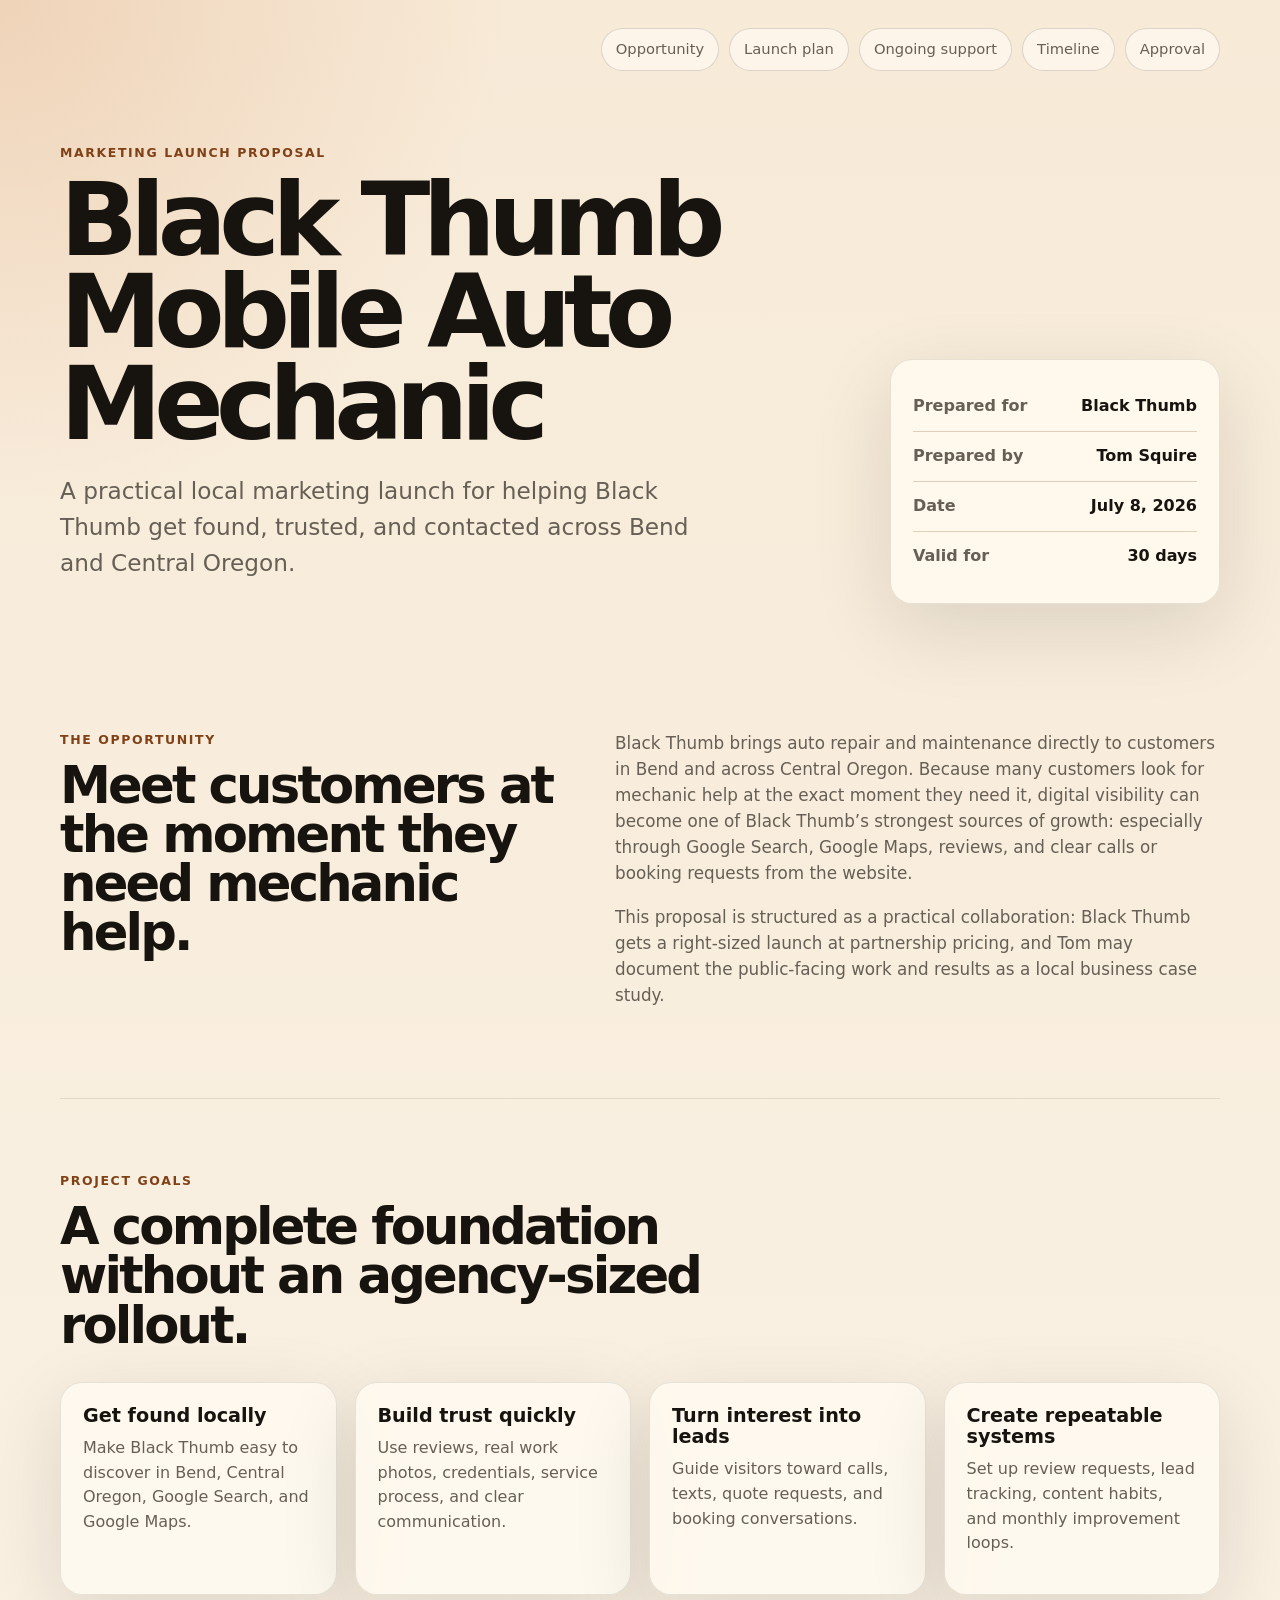
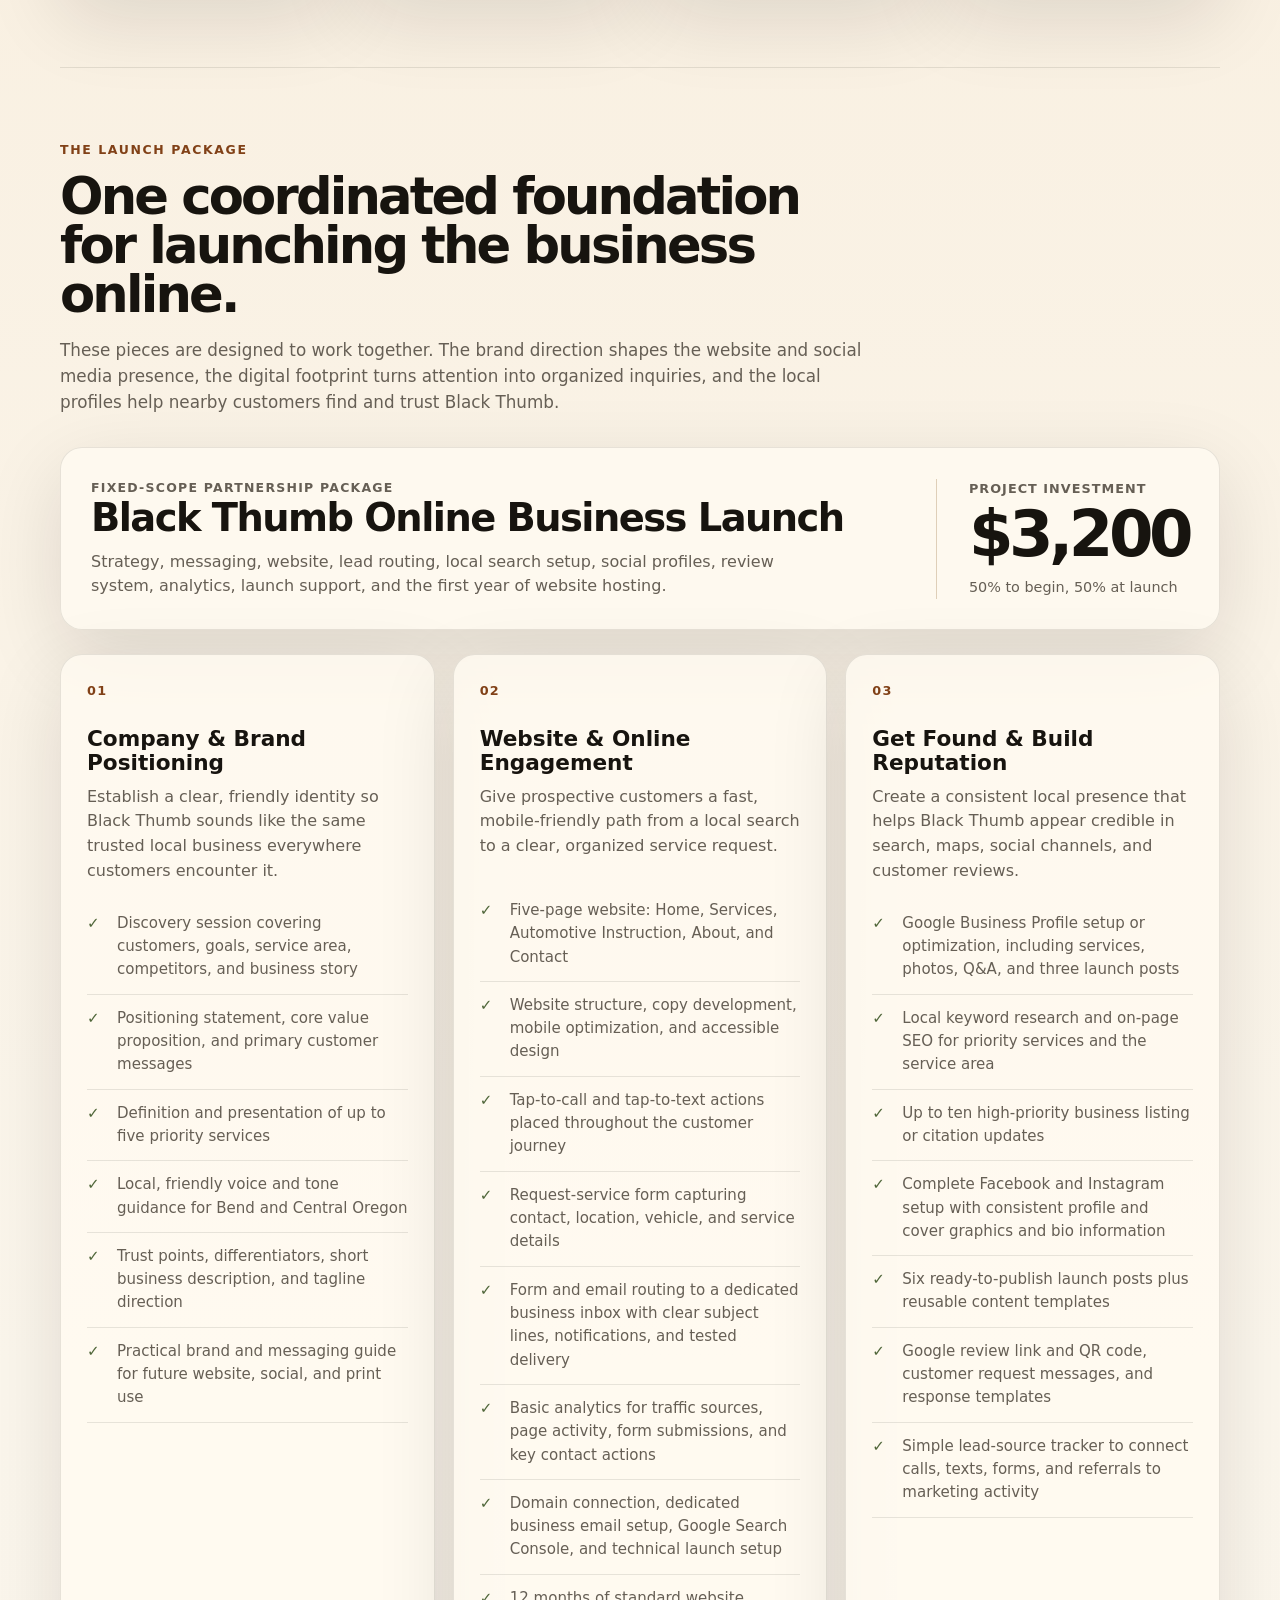
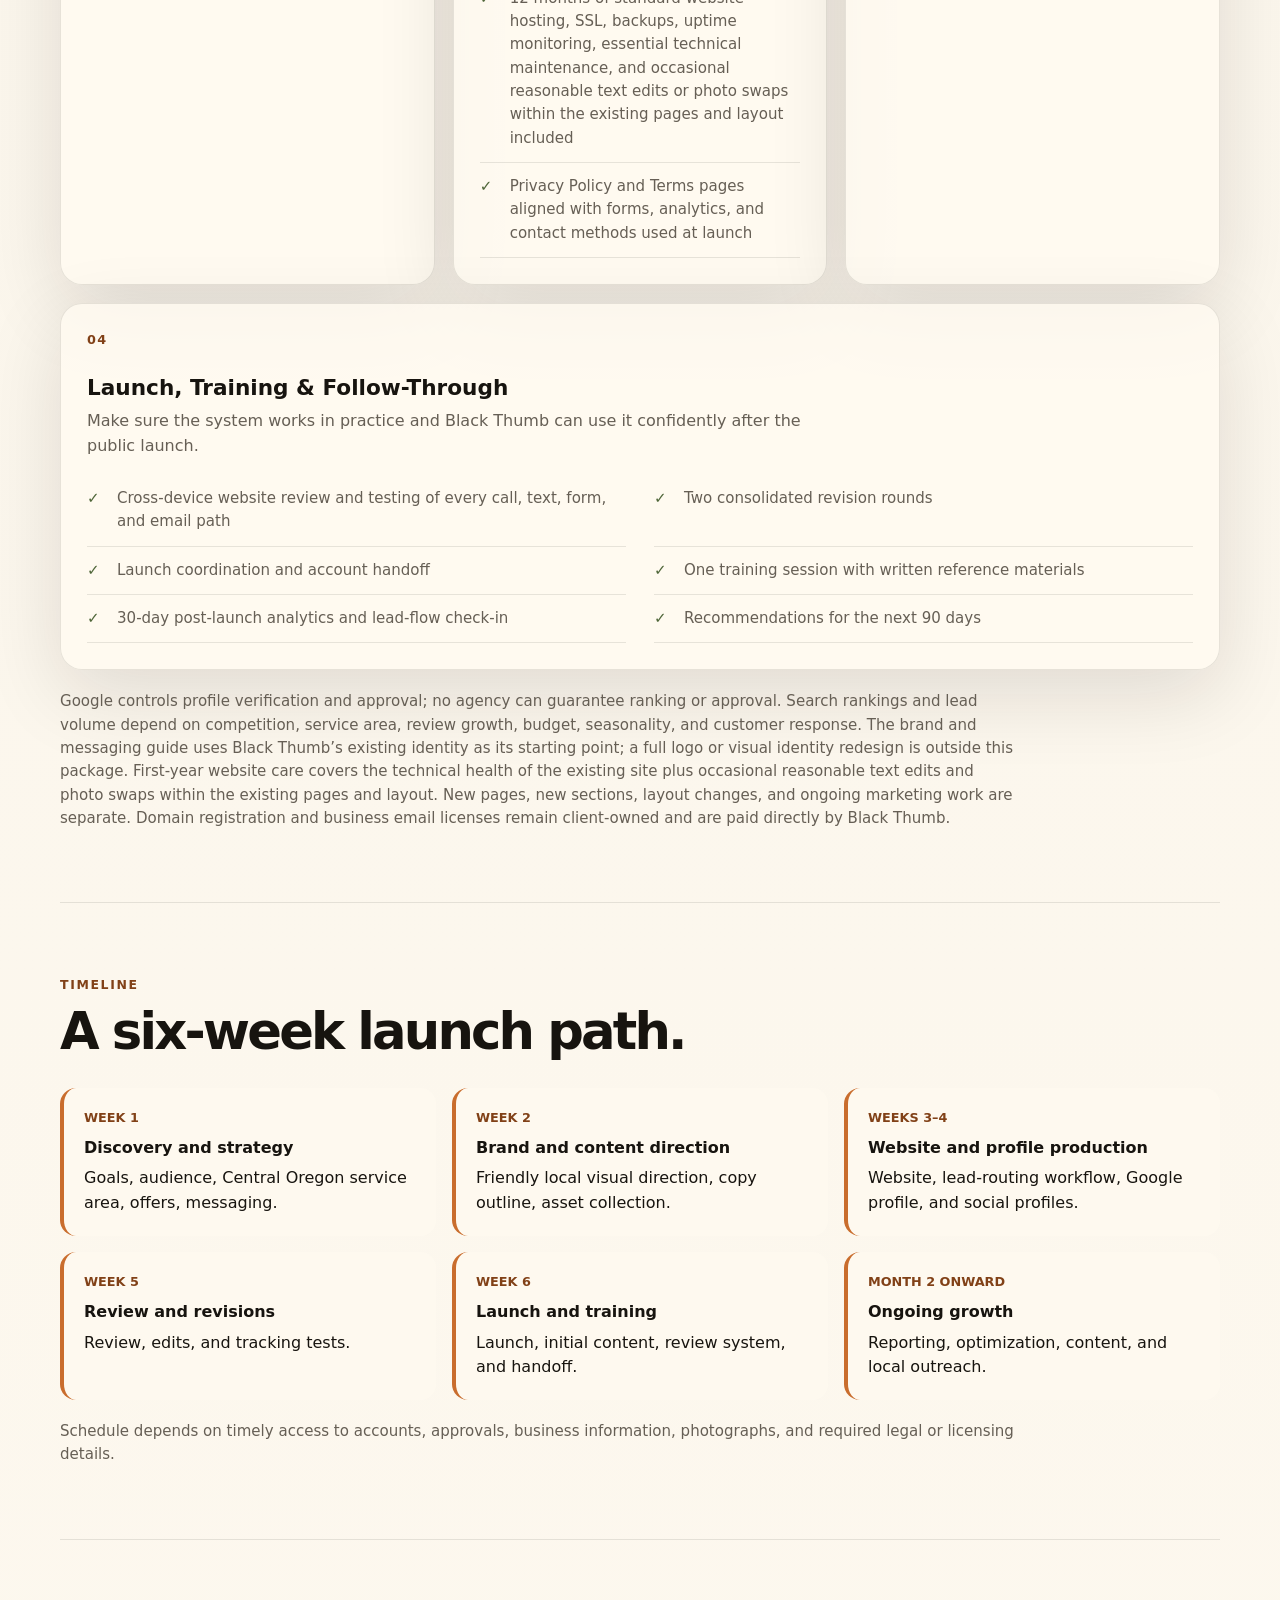
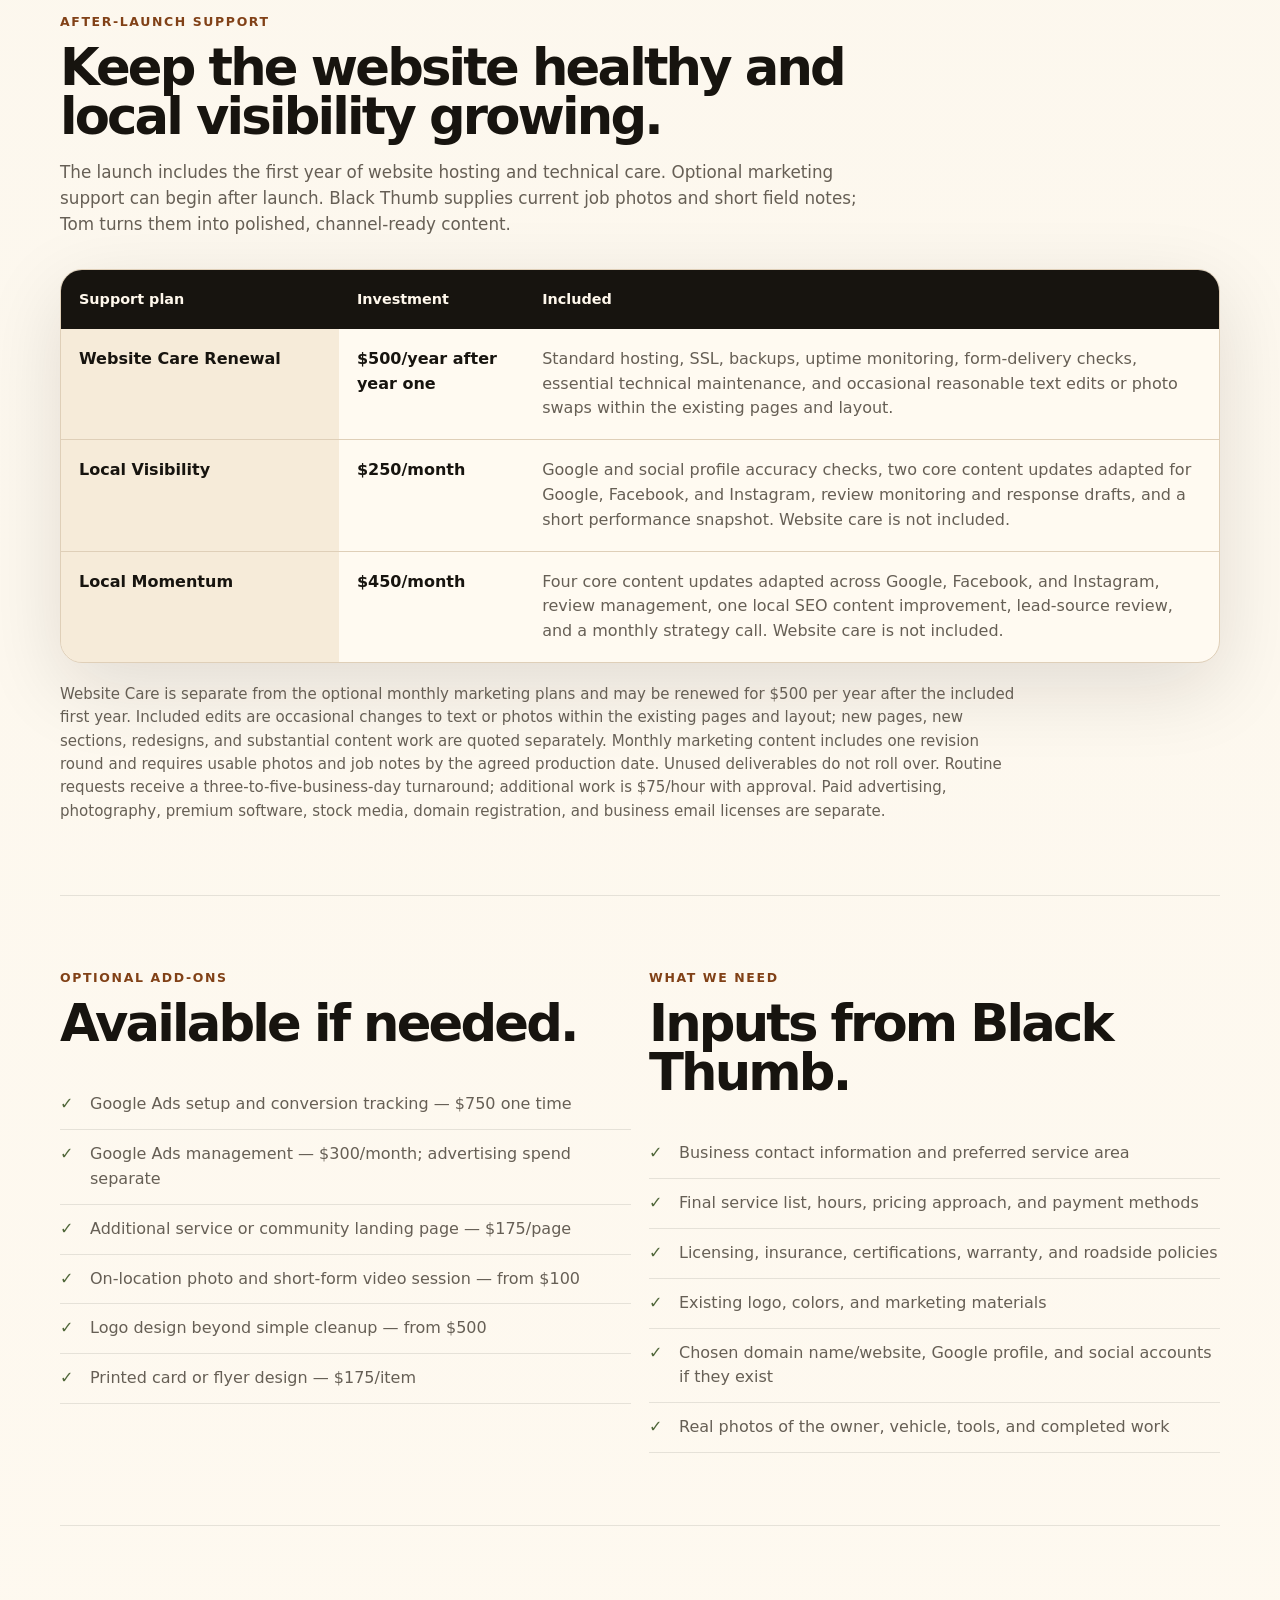
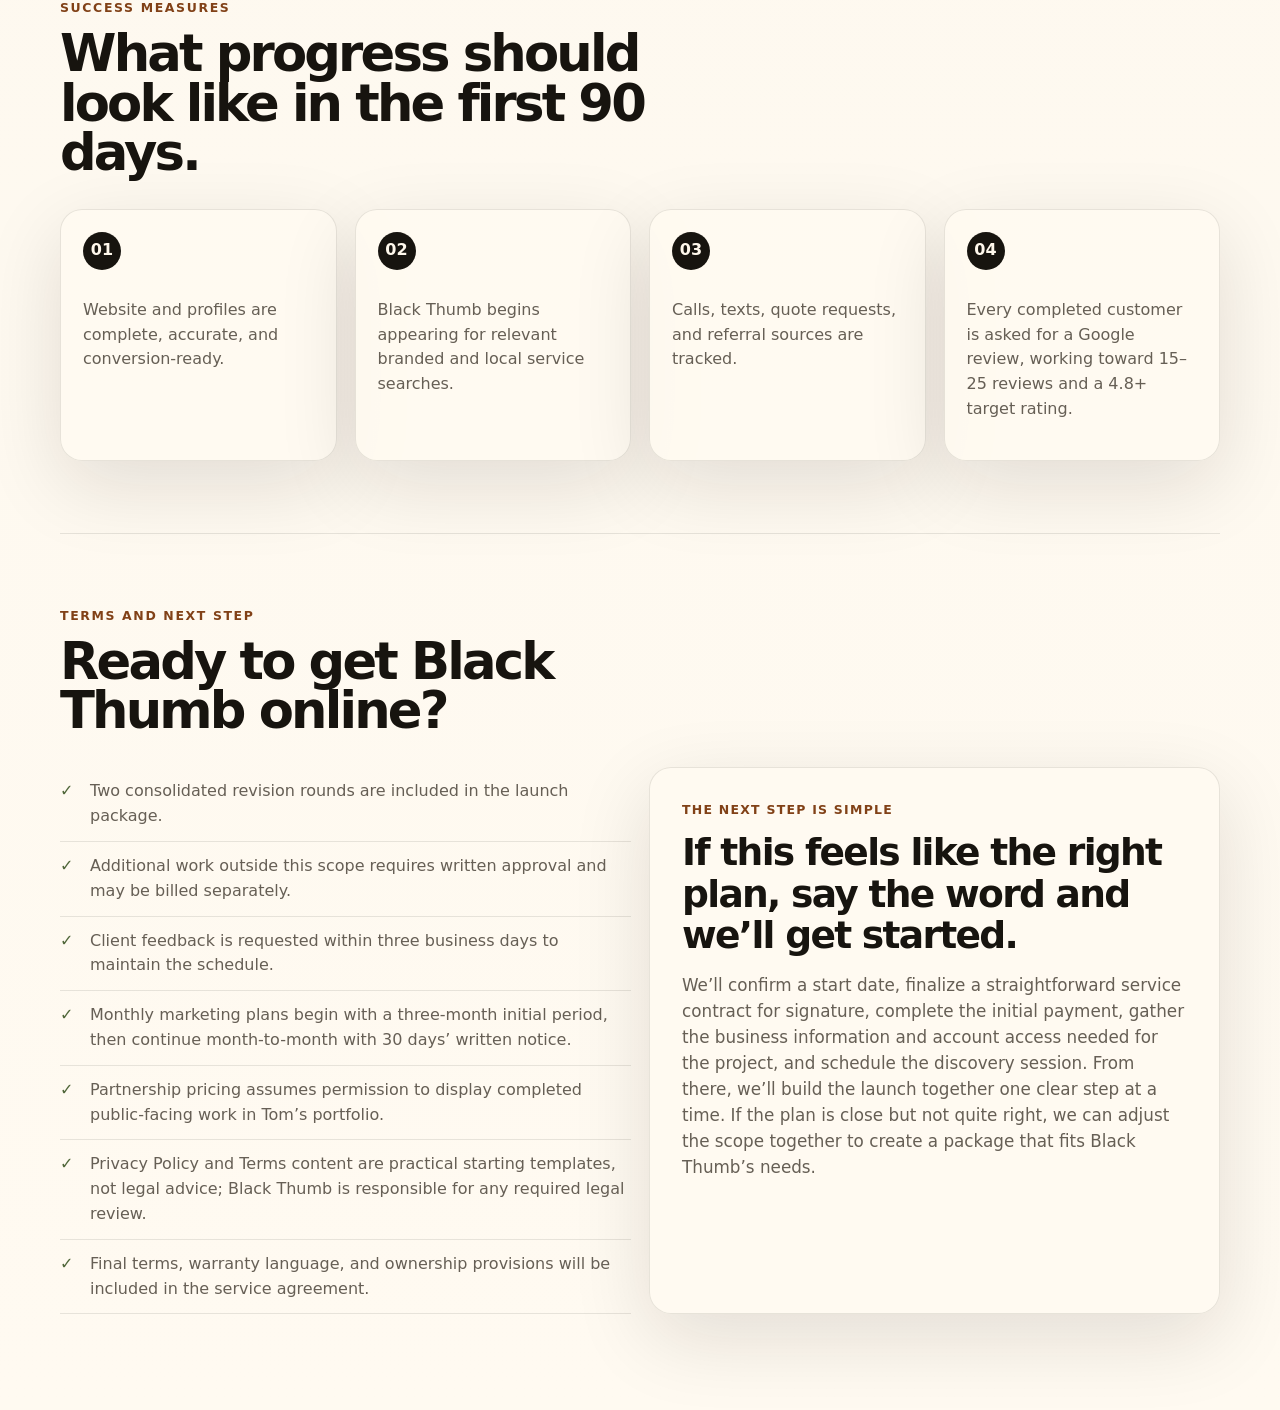
==== blackthumbproposal/index.html @ 5988d4a8 "Add files via upload" ====
<!doctype html>
<html lang="en">
  <head>
    <meta charset="utf-8" />
    <meta name="viewport" content="width=device-width, initial-scale=1" />
    <title>Black Thumb Mobile Mechanic | Marketing Launch Proposal</title>
    <meta
      name="description"
      content="Marketing launch proposal for Black Thumb Mobile Auto Mechanic in Bend and Central Oregon."
    />
    <link rel="stylesheet" href="styles.css" />
  </head>
  <body>
    <header class="hero">
      <nav class="nav" aria-label="Proposal navigation">
        <a href="#opportunity">Opportunity</a>
        <a href="#launch">Launch plan</a>
        <a href="#monthly">Ongoing support</a>
        <a href="#timeline">Timeline</a>
        <a href="#approval">Approval</a>
      </nav>

      <div class="hero-grid">
        <div>
          <p class="eyebrow">Marketing Launch Proposal</p>
          <h1>Black Thumb Mobile Auto Mechanic</h1>
          <p class="hero-copy">
            A practical local marketing launch for helping Black Thumb get found,
            trusted, and contacted across Bend and Central Oregon.
          </p>
        </div>

        <aside class="proposal-meta" aria-label="Proposal details">
          <p><span>Prepared for</span> Black Thumb</p>
          <p><span>Prepared by</span> Tom Squire</p>
          <p><span>Date</span> July 8, 2026</p>
          <p><span>Valid for</span> 30 days</p>
        </aside>
      </div>
    </header>

    <main>
      <section id="opportunity" class="section section-intro">
        <div class="section-heading">
          <p class="eyebrow">The opportunity</p>
          <h2>Meet customers at the moment they need mechanic help.</h2>
        </div>

        <div class="intro-copy">
          <p>
            Black Thumb brings auto repair and maintenance directly to customers
            in Bend and across Central Oregon. Because many customers look for
            mechanic help at the exact moment they need it, digital visibility can
            become one of Black Thumb’s strongest sources of growth: especially
            through Google Search, Google Maps, reviews, and clear calls or
            booking requests from the website.
          </p>

          <p>
            This proposal is structured as a practical collaboration: Black Thumb
            gets a right-sized launch at partnership pricing, and Tom may document
            the public-facing work and results as a local business case study.
          </p>
        </div>
      </section>

      <section class="section">
        <div class="section-heading compact">
          <p class="eyebrow">Project goals</p>
          <h2>A complete foundation without an agency-sized rollout.</h2>
        </div>

        <div class="goal-grid">
          <article>
            <h3>Get found locally</h3>
            <p>Make Black Thumb easy to discover in Bend, Central Oregon, Google Search, and Google Maps.</p>
          </article>
          <article>
            <h3>Build trust quickly</h3>
            <p>Use reviews, real work photos, credentials, service process, and clear communication.</p>
          </article>
          <article>
            <h3>Turn interest into leads</h3>
            <p>Guide visitors toward calls, texts, quote requests, and booking conversations.</p>
          </article>
          <article>
            <h3>Create repeatable systems</h3>
            <p>Set up review requests, lead tracking, content habits, and monthly improvement loops.</p>
          </article>
        </div>
      </section>

      <section id="launch" class="section">
        <div class="section-heading">
          <p class="eyebrow">The launch package</p>
          <h2>One coordinated foundation for launching the business online.</h2>
          <p>
            These pieces are designed to work together. The brand direction
            shapes the website and social media presence, the digital footprint turns attention into organized
            inquiries, and the local profiles help nearby customers find and
            trust Black Thumb.
          </p>
        </div>

        <div class="launch-summary">
          <div>
            <p class="option-label">Fixed-scope partnership package</p>
            <h3>Black Thumb Online Business Launch</h3>
            <p>
              Strategy, messaging, website, lead routing, local search setup,
              social profiles, review system, analytics, launch support, and
              the first year of website hosting.
            </p>
          </div>
          <div class="investment">
            <span>Project investment</span>
            <strong>$3,200</strong>
            <p>50% to begin, 50% at launch</p>
          </div>
        </div>

        <div class="launch-areas">
          <article class="launch-area">
            <p class="area-number">01</p>
            <h3>Company &amp; Brand Positioning</h3>
            <p class="area-intro">
              Establish a clear, friendly identity so Black Thumb sounds like
              the same trusted local business everywhere customers encounter it.
            </p>
            <ul class="check-list">
              <li>Discovery session covering customers, goals, service area, competitors, and business story</li>
              <li>Positioning statement, core value proposition, and primary customer messages</li>
              <li>Definition and presentation of up to five priority services</li>
              <li>Local, friendly voice and tone guidance for Bend and Central Oregon</li>
              <li>Trust points, differentiators, short business description, and tagline direction</li>
              <li>Practical brand and messaging guide for future website, social, and print use</li>
            </ul>
          </article>

          <article class="launch-area">
            <p class="area-number">02</p>
            <h3>Website &amp; Online Engagement</h3>
            <p class="area-intro">
              Give prospective customers a fast, mobile-friendly path from a
              local search to a clear, organized service request.
            </p>
            <ul class="check-list">
              <li>Five-page website: Home, Services, Automotive Instruction, About, and Contact</li>
              <li>Website structure, copy development, mobile optimization, and accessible design</li>
              <li>Tap-to-call and tap-to-text actions placed throughout the customer journey</li>
              <li>Request-service form capturing contact, location, vehicle, and service details</li>
              <li>Form and email routing to a dedicated business inbox with clear subject lines, notifications, and tested delivery</li>
              <li>Basic analytics for traffic sources, page activity, form submissions, and key contact actions</li>
              <li>Domain connection, dedicated business email setup, Google Search Console, and technical launch setup</li>
              <li>12 months of standard website hosting, SSL, backups, uptime monitoring, essential technical maintenance, and occasional reasonable text edits or photo swaps within the existing pages and layout included</li>
              <li>Privacy Policy and Terms pages aligned with forms, analytics, and contact methods used at launch</li>
            </ul>
          </article>

          <article class="launch-area">
            <p class="area-number">03</p>
            <h3>Get Found &amp; Build Reputation</h3>
            <p class="area-intro">
              Create a consistent local presence that helps Black Thumb appear
              credible in search, maps, social channels, and customer reviews.
            </p>
            <ul class="check-list">
              <li>Google Business Profile setup or optimization, including services, photos, Q&amp;A, and three launch posts</li>
              <li>Local keyword research and on-page SEO for priority services and the service area</li>
              <li>Up to ten high-priority business listing or citation updates</li>
              <li>Complete Facebook and Instagram setup with consistent profile and cover graphics and bio information</li>
              <li>Six ready-to-publish launch posts plus reusable content templates</li>
              <li>Google review link and QR code, customer request messages, and response templates</li>
              <li>Simple lead-source tracker to connect calls, texts, forms, and referrals to marketing activity</li>
            </ul>
          </article>

          <article class="launch-area launch-area-wide">
            <p class="area-number">04</p>
            <h3>Launch, Training &amp; Follow-Through</h3>
            <p class="area-intro">
              Make sure the system works in practice and Black Thumb can use it
              confidently after the public launch.
            </p>
            <ul class="check-list handoff-list">
              <li>Cross-device website review and testing of every call, text, form, and email path</li>
              <li>Two consolidated revision rounds</li>
              <li>Launch coordination and account handoff</li>
              <li>One training session with written reference materials</li>
              <li>30-day post-launch analytics and lead-flow check-in</li>
              <li>Recommendations for the next 90 days</li>
            </ul>
          </article>
        </div>

        <p class="fine-print">
          Google controls profile verification and approval; no agency can
          guarantee ranking or approval. Search rankings and lead volume depend
          on competition, service area, review growth, budget, seasonality, and
          customer response. The brand and messaging guide uses Black Thumb’s
          existing identity as its starting point; a full logo or visual identity
          redesign is outside this package. First-year website care covers the
          technical health of the existing site plus occasional reasonable text
          edits and photo swaps within the existing pages and layout. New pages,
          new sections, layout changes, and ongoing marketing work are separate.
          Domain registration and business email licenses remain client-owned
          and are paid directly by Black Thumb.
        </p>
      </section>

      <section id="timeline" class="section">
        <div class="section-heading compact">
          <p class="eyebrow">Timeline</p>
          <h2>A six-week launch path.</h2>
        </div>

        <ol class="timeline">
          <li>
            <span>Week 1</span>
            <strong>Discovery and strategy</strong>
            Goals, audience, Central Oregon service area, offers, messaging.
          </li>
          <li>
            <span>Week 2</span>
            <strong>Brand and content direction</strong>
            Friendly local visual direction, copy outline, asset collection.
          </li>
          <li>
            <span>Weeks 3–4</span>
            <strong>Website and profile production</strong>
            Website, lead-routing workflow, Google profile, and social profiles.
          </li>
          <li>
            <span>Week 5</span>
            <strong>Review and revisions</strong>
            Review, edits, and tracking tests.
          </li>
          <li>
            <span>Week 6</span>
            <strong>Launch and training</strong>
            Launch, initial content, review system, and handoff.
          </li>
          <li>
            <span>Month 2 onward</span>
            <strong>Ongoing growth</strong>
            Reporting, optimization, content, and local outreach.
          </li>
        </ol>

        <p class="fine-print">
          Schedule depends on timely access to accounts, approvals, business
          information, photographs, and required legal or licensing details.
        </p>
      </section>

      <section id="monthly" class="section">
        <div class="section-heading">
          <p class="eyebrow">After-launch support</p>
          <h2>Keep the website healthy and local visibility growing.</h2>
          <p>
            The launch includes the first year of website hosting and technical
            care. Optional marketing support can begin after launch. Black Thumb
            supplies current job photos and short field notes; Tom turns them
            into polished, channel-ready content.
          </p>
        </div>

        <div class="table-wrap" tabindex="0" role="region" aria-label="After-launch support comparison table">
          <table class="comparison-table monthly-table">
            <thead>
              <tr>
                <th scope="col">Support plan</th>
                <th scope="col">Investment</th>
                <th scope="col">Included</th>
              </tr>
            </thead>
            <tbody>
              <tr>
                <th scope="row">Website Care Renewal</th>
                <td>$500/year after year one</td>
                <td>Standard hosting, SSL, backups, uptime monitoring, form-delivery checks, essential technical maintenance, and occasional reasonable text edits or photo swaps within the existing pages and layout.</td>
              </tr>
              <tr>
                <th scope="row">Local Visibility</th>
                <td>$250/month</td>
                <td>Google and social profile accuracy checks, two core content updates adapted for Google, Facebook, and Instagram, review monitoring and response drafts, and a short performance snapshot. Website care is not included.</td>
              </tr>
              <tr>
                <th scope="row">Local Momentum</th>
                <td>$450/month</td>
                <td>Four core content updates adapted across Google, Facebook, and Instagram, review management, one local SEO content improvement, lead-source review, and a monthly strategy call. Website care is not included.</td>
              </tr>
            </tbody>
          </table>
        </div>

        <p class="fine-print">
          Website Care is separate from the optional monthly marketing plans and
          may be renewed for $500 per year after the included first year. Included
          edits are occasional changes to text or photos within the existing pages
          and layout; new pages, new sections, redesigns, and substantial content
          work are quoted separately. Monthly marketing content includes one
          revision round and requires usable photos and job notes by the agreed
          production date. Unused deliverables do not roll over. Routine requests
          receive a three-to-five-business-day turnaround; additional work is
          $75/hour with approval. Paid advertising, photography, premium software,
          stock media, domain registration, and business email licenses are separate.
        </p>
      </section>

      <section class="section two-column">
        <div>
          <div class="section-heading compact">
            <p class="eyebrow">Optional add-ons</p>
            <h2>Available if needed.</h2>
          </div>

          <ul class="check-list">
            <li>Google Ads setup and conversion tracking — $750 one time</li>
            <li>Google Ads management — $300/month; advertising spend separate</li>
            <li>Additional service or community landing page — $175/page</li>
            <li>On-location photo and short-form video session — from $100</li>
            <li>Logo design beyond simple cleanup — from $500</li>
            <li>Printed card or flyer design — $175/item</li>
          </ul>
        </div>

        <div>
          <div class="section-heading compact">
            <p class="eyebrow">What we need</p>
            <h2>Inputs from Black Thumb.</h2>
          </div>

          <ul class="check-list">
            <li>Business contact information and preferred service area</li>
            <li>Final service list, hours, pricing approach, and payment methods</li>
            <li>Licensing, insurance, certifications, warranty, and roadside policies</li>
            <li>Existing logo, colors, and marketing materials</li>
            <li>Chosen domain name/website, Google profile, and social accounts if they exist</li>
            <li>Real photos of the owner, vehicle, tools, and completed work</li>
          </ul>
        </div>
      </section>

      <section class="section">
        <div class="section-heading compact">
          <p class="eyebrow">Success measures</p>
          <h2>What progress should look like in the first 90 days.</h2>
        </div>

        <div class="metric-grid">
          <article>
            <span>01</span>
            <p>Website and profiles are complete, accurate, and conversion-ready.</p>
          </article>
          <article>
            <span>02</span>
            <p>Black Thumb begins appearing for relevant branded and local service searches.</p>
          </article>
          <article>
            <span>03</span>
            <p>Calls, texts, quote requests, and referral sources are tracked.</p>
          </article>
          <article>
            <span>04</span>
            <p>Every completed customer is asked for a Google review, working toward 15–25 reviews and a 4.8+ target rating.</p>
          </article>
        </div>
      </section>

      <section id="approval" class="section approval-section">
        <div class="section-heading compact">
          <p class="eyebrow">Terms and next step</p>
          <h2>Ready to get Black Thumb online?</h2>
        </div>

        <div class="approval-grid">
          <div>
            <ul class="check-list">
              <li>Two consolidated revision rounds are included in the launch package.</li>
              <li>Additional work outside this scope requires written approval and may be billed separately.</li>
              <li>Client feedback is requested within three business days to maintain the schedule.</li>
              <li>Monthly marketing plans begin with a three-month initial period, then continue month-to-month with 30 days’ written notice.</li>
              <li>Partnership pricing assumes permission to display completed public-facing work in Tom’s portfolio.</li>
              <li>Privacy Policy and Terms content are practical starting templates, not legal advice; Black Thumb is responsible for any required legal review.</li>
              <li>Final terms, warranty language, and ownership provisions will be included in the service agreement.</li>
            </ul>
          </div>

          <div class="approval-card next-step-card">
            <p class="option-label">The next step is simple</p>
            <h3>If this feels like the right plan, say the word and we’ll get started.</h3>
            <p>
              We’ll confirm a start date, finalize a straightforward service
              contract for signature, complete the initial payment, gather the
              business information and account access needed for the project,
              and schedule the discovery session.
              From there, we’ll build the launch together one clear step at a time.
              If the plan is close but not quite right, we can adjust the scope
              together to create a package that fits Black Thumb’s needs.
            </p>
          </div>
        </div>
      </section>
    </main>
  </body>
</html>
---- blackthumbproposal/styles.css ----
:root {
  --ink: #17140f;
  --muted: #665f55;
  --paper: #fbf6ec;
  --panel: #fffaf1;
  --panel-strong: #f1e2ca;
  --line: #dfcfb8;
  --accent: #c96d2d;
  --accent-dark: #814117;
  --green: #4f6639;
  --shadow: 0 24px 80px rgba(23, 20, 15, 0.12);
  --radius: 22px;
  color-scheme: light;
}

* {
  box-sizing: border-box;
}

html {
  scroll-behavior: smooth;
}

body {
  margin: 0;
  color: var(--ink);
  background:
    radial-gradient(circle at top left, rgba(201, 109, 45, 0.18), transparent 32rem),
    linear-gradient(180deg, #f7ead7 0%, var(--paper) 38%, #fffaf1 100%);
  font-family:
    Inter, ui-sans-serif, system-ui, -apple-system, BlinkMacSystemFont, "Segoe UI",
    sans-serif;
  line-height: 1.55;
}

a {
  color: inherit;
}

.hero,
.section {
  width: min(1160px, calc(100% - 40px));
  margin: 0 auto;
}

.hero {
  padding: 28px 0 54px;
}

.nav {
  display: flex;
  flex-wrap: wrap;
  gap: 10px;
  justify-content: flex-end;
  margin-bottom: 72px;
}

.nav a {
  border: 1px solid rgba(23, 20, 15, 0.14);
  border-radius: 999px;
  padding: 9px 14px;
  color: var(--muted);
  text-decoration: none;
  font-size: 0.92rem;
  background: rgba(255, 250, 241, 0.7);
}

.nav a:hover,
.nav a:focus-visible {
  border-color: var(--accent);
  color: var(--accent-dark);
}

.hero-grid {
  display: grid;
  grid-template-columns: minmax(0, 1fr) 330px;
  gap: 48px;
  align-items: end;
}

.eyebrow {
  margin: 0 0 12px;
  color: var(--accent-dark);
  font-size: 0.78rem;
  font-weight: 800;
  letter-spacing: 0.13em;
  text-transform: uppercase;
}

h1,
h2,
h3,
p {
  margin-top: 0;
}

h1 {
  max-width: 780px;
  margin-bottom: 22px;
  font-size: clamp(3rem, 8vw, 6.8rem);
  line-height: 0.9;
  letter-spacing: -0.075em;
}

h2 {
  margin-bottom: 18px;
  font-size: clamp(2rem, 4vw, 4.25rem);
  line-height: 0.96;
  letter-spacing: -0.055em;
}

h3 {
  margin-bottom: 10px;
  font-size: 1.2rem;
  line-height: 1.1;
}

.hero-copy {
  max-width: 640px;
  color: var(--muted);
  font-size: clamp(1.15rem, 2vw, 1.45rem);
}

.proposal-meta,
.launch-summary,
.launch-area,
.goal-grid article,
.metric-grid article,
.approval-card {
  border: 1px solid rgba(23, 20, 15, 0.1);
  border-radius: var(--radius);
  background: rgba(255, 250, 241, 0.82);
  box-shadow: var(--shadow);
}

.proposal-meta {
  padding: 22px;
}

.proposal-meta p {
  display: flex;
  justify-content: space-between;
  gap: 20px;
  margin: 0;
  padding: 12px 0;
  border-bottom: 1px solid var(--line);
  font-weight: 700;
}

.proposal-meta p:last-child {
  border-bottom: 0;
}

.proposal-meta span {
  color: var(--muted);
  font-weight: 600;
}

.section {
  padding: 72px 0;
}

.section + .section {
  border-top: 1px solid rgba(23, 20, 15, 0.1);
}

.section-intro {
  display: grid;
  grid-template-columns: 0.9fr 1.1fr;
  gap: 60px;
  align-items: start;
}

.section-heading {
  max-width: 820px;
  margin-bottom: 32px;
}

.section-heading.compact {
  max-width: 680px;
}

.section-heading p:not(.eyebrow),
.intro-copy,
.fine-print {
  color: var(--muted);
  font-size: 1.05rem;
}

.intro-copy p {
  margin-bottom: 18px;
}

.goal-grid,
.metric-grid,
.approval-grid,
.two-column {
  display: grid;
  gap: 18px;
}

.goal-grid {
  grid-template-columns: repeat(4, 1fr);
}

.goal-grid article,
.metric-grid article {
  padding: 22px;
}

.goal-grid p,
.metric-grid p {
  color: var(--muted);
}

.option-label {
  color: var(--accent-dark);
  font-size: 0.78rem;
  font-weight: 800;
  letter-spacing: 0.1em;
  text-transform: uppercase;
}

.launch-summary {
  display: grid;
  grid-template-columns: minmax(0, 1fr) auto;
  gap: 32px;
  align-items: center;
  margin-bottom: 24px;
  padding: 30px;
}

.launch-summary h3 {
  font-size: clamp(1.55rem, 3vw, 2.45rem);
  letter-spacing: -0.04em;
}

.launch-summary p {
  max-width: 720px;
  margin-bottom: 0;
  color: var(--muted);
}

.investment {
  min-width: 250px;
  border-left: 1px solid var(--line);
  padding-left: 32px;
}

.investment span {
  display: block;
  margin-bottom: 4px;
  color: var(--muted);
  font-size: 0.8rem;
  font-weight: 800;
  letter-spacing: 0.08em;
  text-transform: uppercase;
}

.investment strong {
  display: block;
  font-size: clamp(2.6rem, 5vw, 4.2rem);
  line-height: 1;
  letter-spacing: -0.07em;
}

.investment p {
  margin-top: 10px;
  font-size: 0.9rem;
}

.launch-areas {
  display: grid;
  grid-template-columns: repeat(3, 1fr);
  gap: 18px;
}

.launch-area {
  padding: 26px;
}

.launch-area-wide {
  grid-column: 1 / -1;
}

.area-number {
  margin-bottom: 26px;
  color: var(--accent-dark);
  font-size: 0.8rem;
  font-weight: 900;
  letter-spacing: 0.1em;
}

.launch-area h3 {
  font-size: 1.35rem;
}

.area-intro {
  min-height: 5.4em;
  color: var(--muted);
}

.launch-area-wide .area-intro {
  min-height: 0;
  max-width: 720px;
}

.launch-area .check-list li {
  font-size: 0.94rem;
}

.handoff-list {
  display: grid;
  grid-template-columns: repeat(2, 1fr);
  column-gap: 28px;
}

.table-wrap {
  overflow-x: auto;
  border: 1px solid var(--line);
  border-radius: var(--radius);
  background: var(--panel);
  box-shadow: var(--shadow);
}

.comparison-table {
  width: 100%;
  min-width: 980px;
  border-collapse: collapse;
}

.comparison-table th,
.comparison-table td {
  padding: 18px;
  border-bottom: 1px solid var(--line);
  text-align: left;
  vertical-align: top;
}

.comparison-table thead th {
  position: sticky;
  top: 0;
  z-index: 1;
  background: var(--ink);
  color: #fff8ec;
  font-size: 0.9rem;
}

.comparison-table tbody th {
  width: 18%;
  background: rgba(241, 226, 202, 0.6);
  font-weight: 850;
}

.comparison-table tbody td {
  width: 27.333%;
  color: var(--muted);
}

.comparison-table tr:last-child th,
.comparison-table tr:last-child td {
  border-bottom: 0;
}

.monthly-table {
  min-width: 760px;
}

.monthly-table tbody th {
  width: 24%;
}

.monthly-table tbody td:nth-child(2) {
  width: 16%;
  color: var(--ink);
  font-weight: 800;
}

.monthly-table tbody td:nth-child(3) {
  width: auto;
}

.fine-print {
  max-width: 960px;
  margin: 20px 0 0;
  font-size: 0.94rem;
}

.timeline {
  display: grid;
  grid-template-columns: repeat(3, 1fr);
  gap: 16px;
  margin: 0;
  padding: 0;
  list-style: none;
}

.timeline li {
  border-left: 4px solid var(--accent);
  border-radius: 16px;
  padding: 20px;
  background: rgba(255, 250, 241, 0.8);
}

.timeline span {
  display: block;
  margin-bottom: 8px;
  color: var(--accent-dark);
  font-size: 0.8rem;
  font-weight: 900;
  text-transform: uppercase;
}

.timeline strong {
  display: block;
  margin-bottom: 6px;
}

.two-column,
.approval-grid {
  grid-template-columns: 1fr 1fr;
  align-items: start;
}

.check-list {
  margin: 0;
  padding: 0;
  list-style: none;
}

.check-list li {
  position: relative;
  padding: 12px 0 12px 30px;
  border-bottom: 1px solid rgba(23, 20, 15, 0.1);
  color: var(--muted);
}

.check-list li::before {
  content: "✓";
  position: absolute;
  left: 0;
  color: var(--green);
  font-weight: 900;
}

.metric-grid {
  grid-template-columns: repeat(4, 1fr);
}

.metric-grid span {
  display: inline-flex;
  width: 38px;
  height: 38px;
  align-items: center;
  justify-content: center;
  margin-bottom: 28px;
  border-radius: 50%;
  background: var(--ink);
  color: #fff8ec;
  font-weight: 900;
}

.approval-section {
  padding-bottom: 96px;
}

.approval-card {
  padding: 24px;
}

.next-step-card {
  align-self: stretch;
  padding: 32px;
}

.next-step-card h3 {
  margin-bottom: 16px;
  font-size: clamp(1.55rem, 3vw, 2.35rem);
  letter-spacing: -0.045em;
}

.next-step-card p:last-child {
  margin-bottom: 0;
  color: var(--muted);
  font-size: 1.05rem;
}

@media (max-width: 900px) {
  .hero-grid,
  .section-intro,
  .launch-summary,
  .two-column,
  .approval-grid {
    grid-template-columns: 1fr;
  }

  .goal-grid,
  .launch-areas,
  .timeline,
  .metric-grid {
    grid-template-columns: repeat(2, 1fr);
  }

  .launch-area-wide {
    grid-column: 1 / -1;
  }

  .investment {
    border-top: 1px solid var(--line);
    border-left: 0;
    padding-top: 24px;
    padding-left: 0;
  }

}

@media (max-width: 640px) {
  .hero,
  .section {
    width: min(100% - 28px, 1160px);
  }

  .nav {
    justify-content: flex-start;
    margin-bottom: 48px;
  }

  .section {
    padding: 52px 0;
  }

  .goal-grid,
  .launch-areas,
  .timeline,
  .metric-grid {
    grid-template-columns: 1fr;
  }

  .launch-area-wide {
    grid-column: auto;
  }

  .area-intro {
    min-height: 0;
  }

  .handoff-list {
    grid-template-columns: 1fr;
  }

  .proposal-meta p {
    display: block;
  }

  .proposal-meta span {
    display: block;
    margin-bottom: 4px;
  }
}

@media print {
  body {
    background: #fff;
  }

  .nav {
    display: none;
  }

  .hero,
  .section {
    width: 100%;
    padding: 24px 0;
  }

  .proposal-meta,
  .launch-summary,
  .launch-area,
  .goal-grid article,
  .metric-grid article,
  .approval-card,
  .table-wrap {
    box-shadow: none;
  }

  .comparison-table {
    min-width: 0;
    font-size: 0.8rem;
  }

  .comparison-table th,
  .comparison-table td {
    padding: 10px;
  }

  .launch-areas {
    grid-template-columns: repeat(2, 1fr);
  }

  .launch-area-wide {
    grid-column: 1 / -1;
  }
}
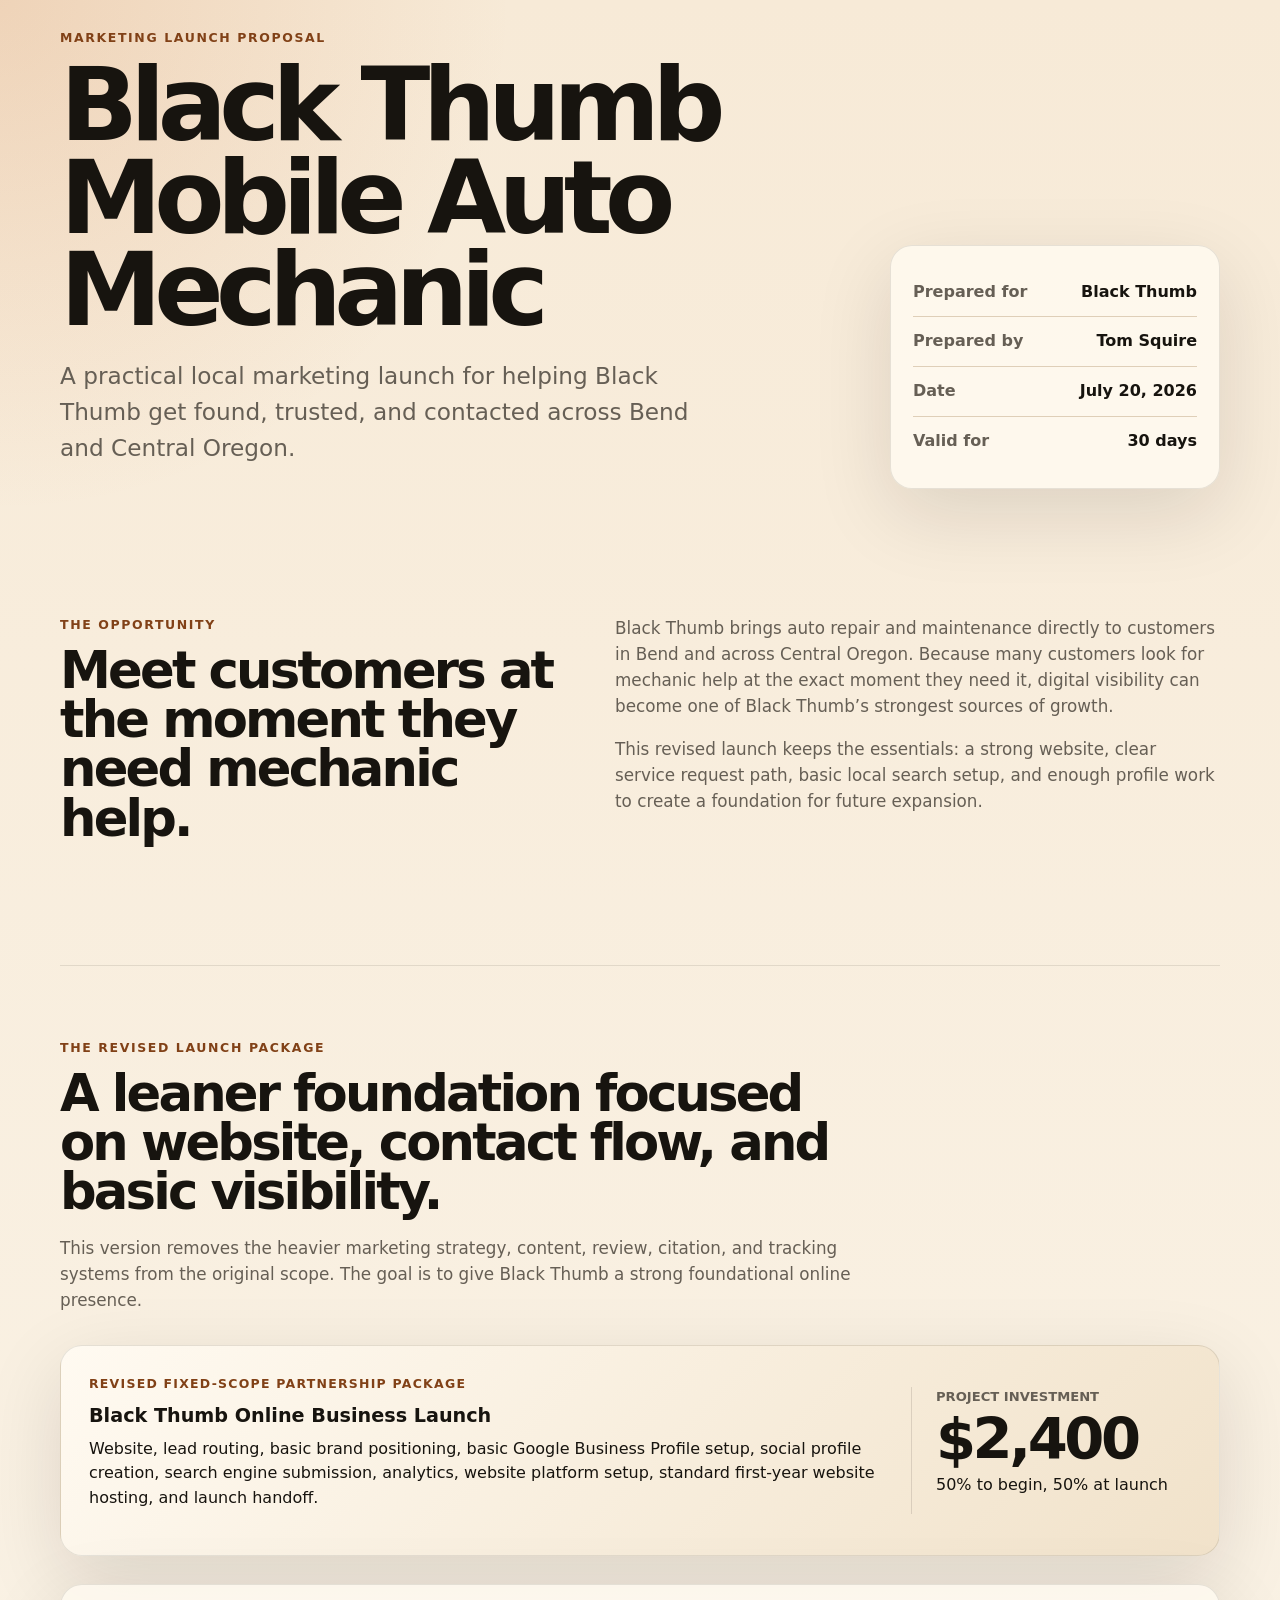
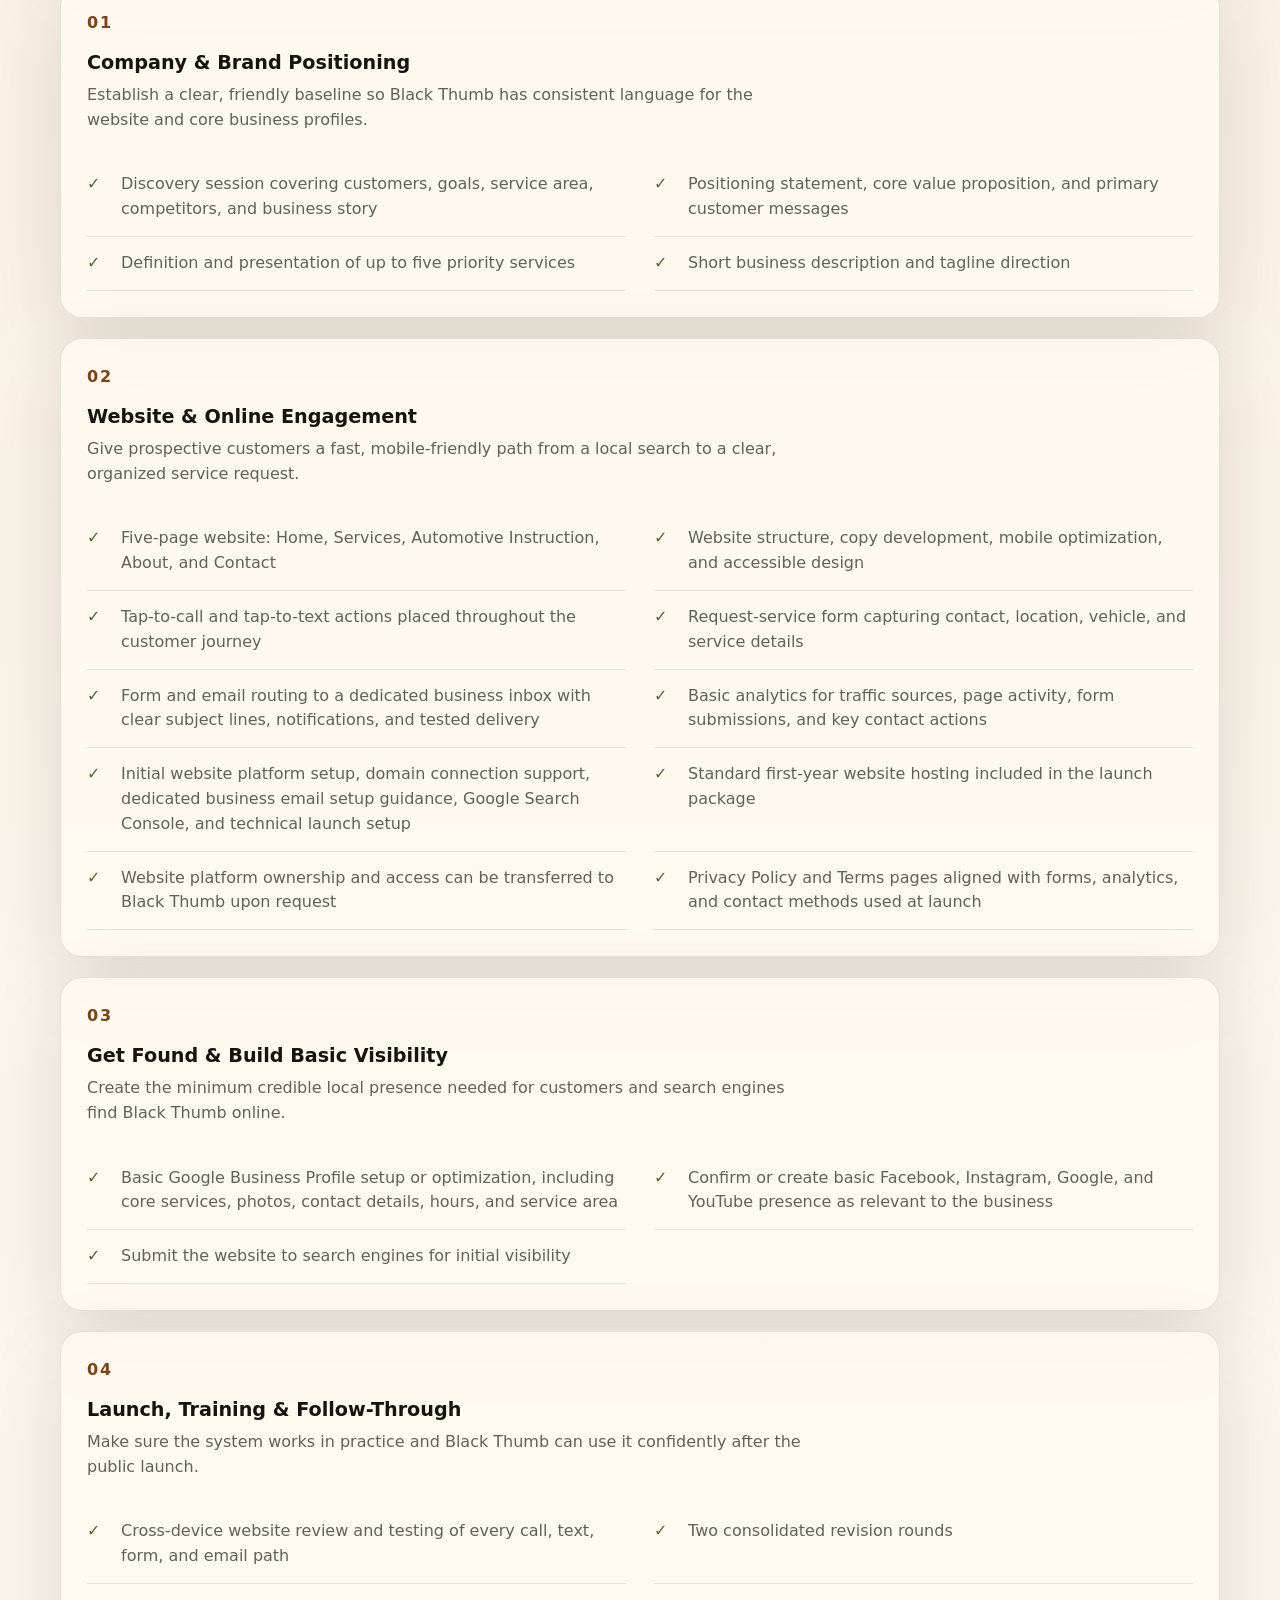
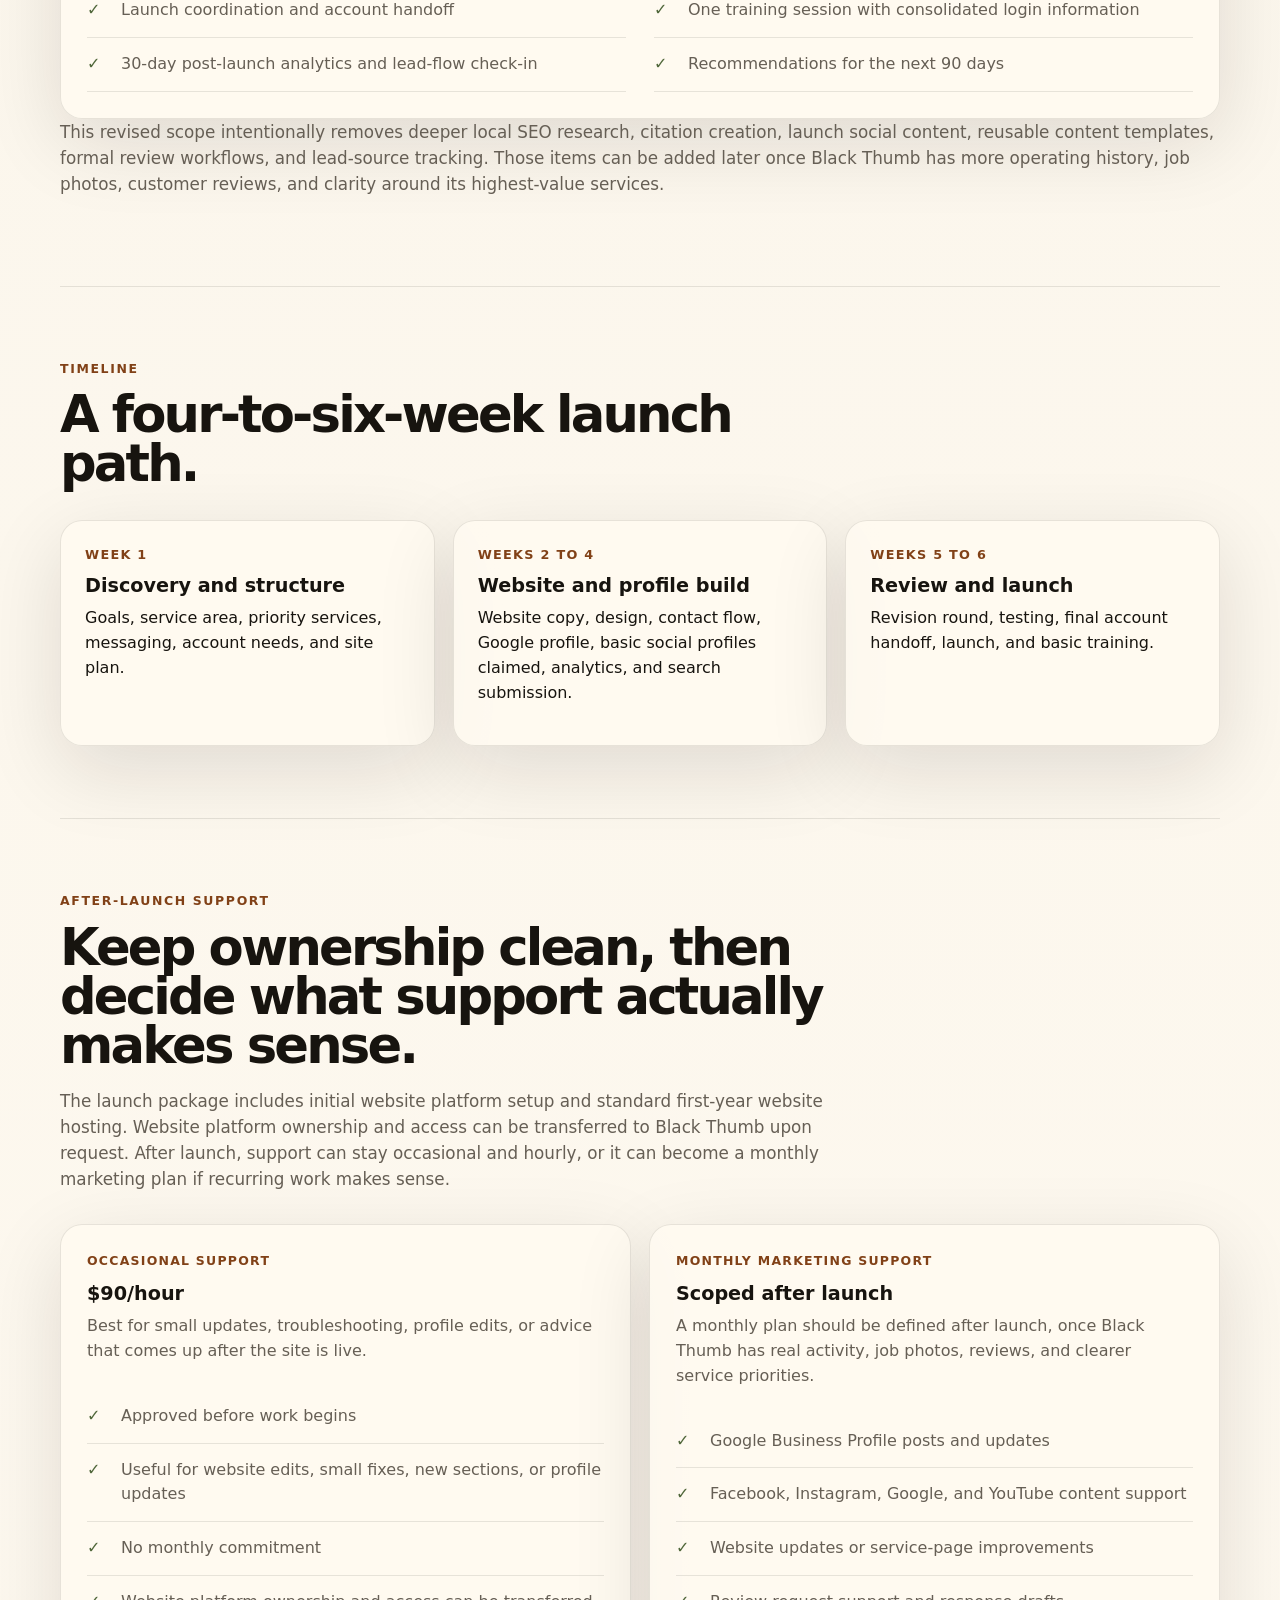
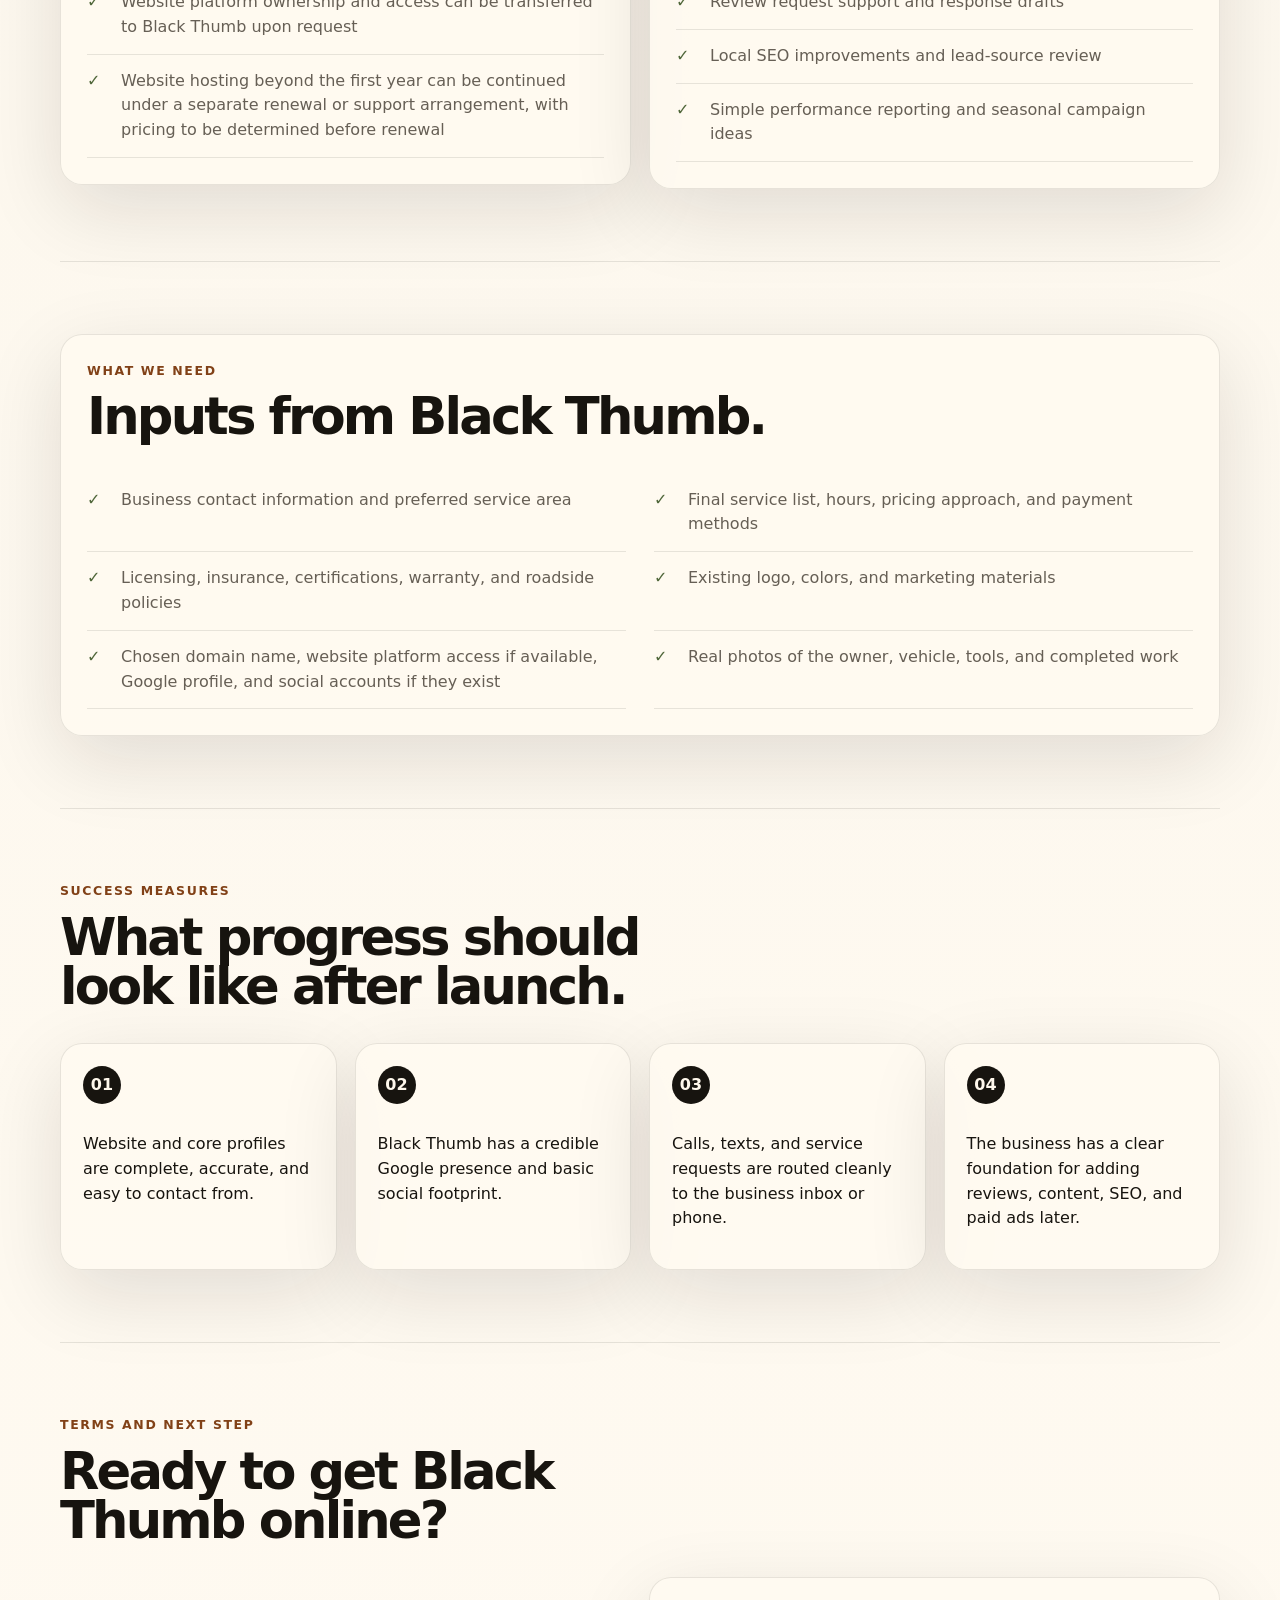
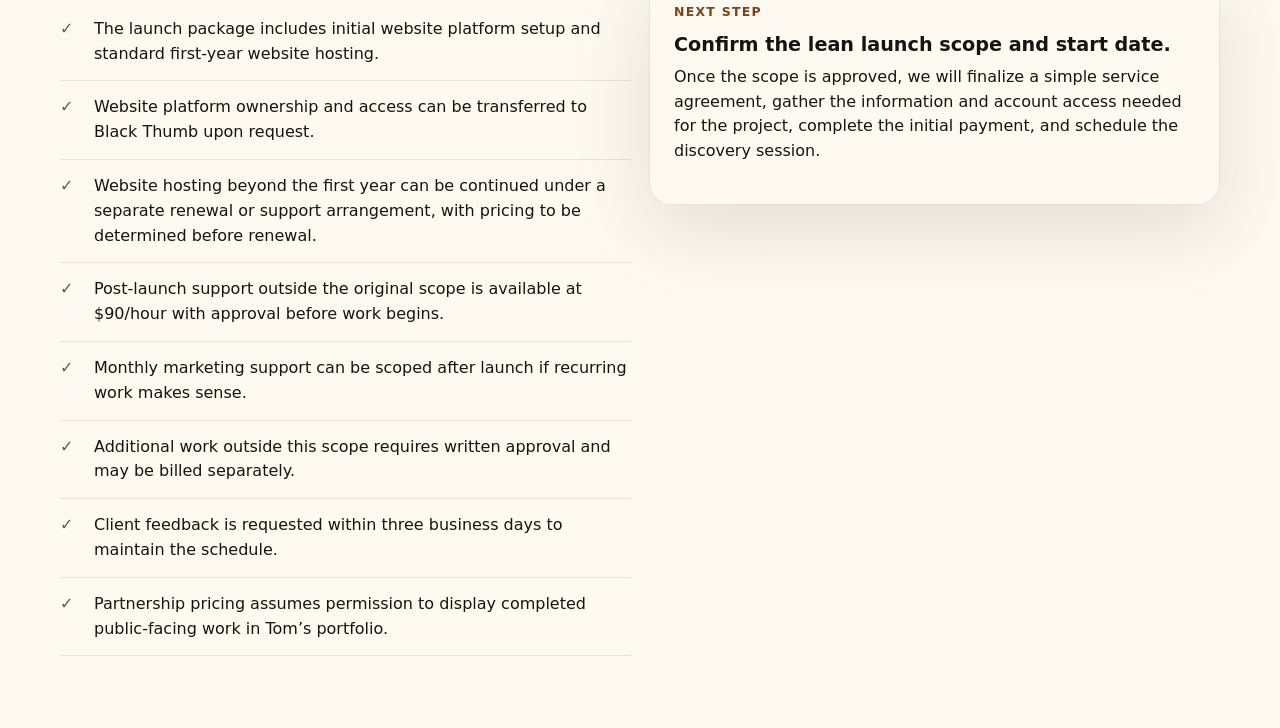
==== commit c355e2e1: "Add files via upload" ====
--- a/blackthumbproposal/index.html
+++ b/blackthumbproposal/index.html
@@ -3,23 +3,380 @@
   <head>
     <meta charset="utf-8" />
     <meta name="viewport" content="width=device-width, initial-scale=1" />
-    <title>Black Thumb Mobile Mechanic | Marketing Launch Proposal</title>
+    <title>Black Thumb Mobile Mechanic | Revised Marketing Launch Proposal</title>
     <meta
       name="description"
-      content="Marketing launch proposal for Black Thumb Mobile Auto Mechanic in Bend and Central Oregon."
+      content="Revised marketing launch proposal for Black Thumb Mobile Auto Mechanic in Bend and Central Oregon."
     />
-    <link rel="stylesheet" href="styles.css" />
+    <style>
+      :root {
+        --ink: #17140f;
+        --muted: #665f55;
+        --paper: #fbf6ec;
+        --panel: #fffaf1;
+        --panel-strong: #f1e2ca;
+        --line: #dfcfb8;
+        --accent: #c96d2d;
+        --accent-dark: #814117;
+        --green: #4f6639;
+        --shadow: 0 24px 80px rgba(23, 20, 15, 0.12);
+        --radius: 22px;
+      }
+
+      * {
+        box-sizing: border-box;
+      }
+
+      html {
+        scroll-behavior: smooth;
+      }
+
+      body {
+        margin: 0;
+        color: var(--ink);
+        background:
+          radial-gradient(circle at top left, rgba(201, 109, 45, 0.18), transparent 32rem),
+          linear-gradient(180deg, #f7ead7 0%, var(--paper) 38%, #fffaf1 100%);
+        font-family:
+          Inter, ui-sans-serif, system-ui, -apple-system, BlinkMacSystemFont, "Segoe UI",
+          sans-serif;
+        line-height: 1.55;
+      }
+
+      a {
+        color: inherit;
+      }
+
+      .hero,
+      .section {
+        width: min(1160px, calc(100% - 40px));
+        margin: 0 auto;
+      }
+
+      .hero {
+        padding: 28px 0 54px;
+      }
+
+      .hero-grid {
+        display: grid;
+        grid-template-columns: minmax(0, 1fr) 330px;
+        gap: 48px;
+        align-items: end;
+      }
+
+      .eyebrow {
+        margin: 0 0 12px;
+        color: var(--accent-dark);
+        font-size: 0.78rem;
+        font-weight: 800;
+        letter-spacing: 0.13em;
+        text-transform: uppercase;
+      }
+
+      h1,
+      h2,
+      h3,
+      p {
+        margin-top: 0;
+      }
+
+      h1 {
+        max-width: 780px;
+        margin-bottom: 22px;
+        font-size: clamp(3rem, 8vw, 6.8rem);
+        line-height: 0.9;
+        letter-spacing: -0.075em;
+      }
+
+      h2 {
+        margin-bottom: 18px;
+        font-size: clamp(2rem, 4vw, 4.25rem);
+        line-height: 0.96;
+        letter-spacing: -0.055em;
+      }
+
+      h3 {
+        margin-bottom: 10px;
+        font-size: 1.2rem;
+        line-height: 1.1;
+      }
+
+      .hero-copy {
+        max-width: 640px;
+        color: var(--muted);
+        font-size: clamp(1.15rem, 2vw, 1.45rem);
+      }
+
+      .proposal-meta,
+      .launch-summary,
+      .launch-area,
+      .metric-grid article,
+      .approval-card {
+        border: 1px solid rgba(23, 20, 15, 0.1);
+        border-radius: var(--radius);
+        background: rgba(255, 250, 241, 0.82);
+        box-shadow: var(--shadow);
+      }
+
+      .proposal-meta {
+        padding: 22px;
+      }
+
+      .proposal-meta p {
+        display: flex;
+        justify-content: space-between;
+        gap: 20px;
+        margin: 0;
+        padding: 12px 0;
+        border-bottom: 1px solid var(--line);
+        font-weight: 700;
+      }
+
+      .proposal-meta p:last-child {
+        border-bottom: 0;
+      }
+
+      .proposal-meta span {
+        color: var(--muted);
+        font-weight: 600;
+      }
+
+      .section {
+        padding: 72px 0;
+      }
+
+      .section + .section {
+        border-top: 1px solid rgba(23, 20, 15, 0.1);
+      }
+
+      .section-intro {
+        display: grid;
+        grid-template-columns: 0.9fr 1.1fr;
+        gap: 60px;
+        align-items: start;
+      }
+
+      .section-heading {
+        max-width: 820px;
+        margin-bottom: 32px;
+      }
+
+      .section-heading.compact {
+        max-width: 680px;
+      }
+
+      .section-heading p:not(.eyebrow),
+      .intro-copy,
+      .fine-print {
+        color: var(--muted);
+        font-size: 1.05rem;
+      }
+
+      .launch-summary {
+        display: grid;
+        grid-template-columns: minmax(0, 1fr) 280px;
+        gap: 24px;
+        align-items: center;
+        margin-bottom: 28px;
+        padding: 28px;
+        background: linear-gradient(135deg, #fffaf1 0%, #f1e2ca 100%);
+      }
+
+      .option-label {
+        color: var(--accent-dark);
+        font-size: 0.78rem;
+        font-weight: 800;
+        letter-spacing: 0.1em;
+        text-transform: uppercase;
+      }
+
+      .investment {
+        border-left: 1px solid rgba(23, 20, 15, 0.12);
+        padding-left: 24px;
+      }
+
+      .investment span {
+        display: block;
+        color: var(--muted);
+        font-size: 0.82rem;
+        font-weight: 800;
+        text-transform: uppercase;
+      }
+
+      .investment strong {
+        display: block;
+        margin: 4px 0;
+        font-size: 3.6rem;
+        line-height: 1;
+        letter-spacing: -0.06em;
+      }
+
+      .launch-areas {
+        display: grid;
+        grid-template-columns: 1fr;
+        gap: 20px;
+        align-items: start;
+      }
+
+      .launch-area {
+        padding: 26px;
+      }
+
+      .area-number {
+        color: var(--accent-dark);
+        font-weight: 900;
+        letter-spacing: 0.12em;
+      }
+
+      .area-intro,
+      .launch-area li,
+      .fine-print {
+        color: var(--muted);
+      }
+
+      .launch-area .area-intro {
+        max-width: 720px;
+      }
+
+      .check-list {
+        margin: 26px 0 0;
+        padding: 0;
+        list-style: none;
+      }
+
+      .check-list li {
+        position: relative;
+        padding: 14px 0 14px 34px;
+        border-bottom: 1px solid rgba(23, 20, 15, 0.1);
+      }
+
+      .check-list li::before {
+        content: "✓";
+        position: absolute;
+        left: 0;
+        color: var(--green);
+        font-weight: 900;
+      }
+
+      .section-checklist {
+        display: grid;
+        grid-template-columns: repeat(2, 1fr);
+        column-gap: 28px;
+      }
+
+      .timeline-cards {
+        display: grid;
+        grid-template-columns: repeat(3, 1fr);
+        gap: 18px;
+      }
+
+      .timeline-card {
+        padding: 24px;
+      }
+
+      .timeline-card span {
+        display: block;
+        margin-bottom: 10px;
+        color: var(--accent-dark);
+        font-size: 0.8rem;
+        font-weight: 900;
+        letter-spacing: 0.1em;
+        text-transform: uppercase;
+      }
+
+      .two-column,
+      .approval-grid,
+      .metric-grid {
+        display: grid;
+        gap: 18px;
+      }
+
+      .two-column,
+      .approval-grid {
+        grid-template-columns: 1fr 1fr;
+        align-items: start;
+      }
+
+      .metric-grid {
+        grid-template-columns: repeat(4, 1fr);
+      }
+
+      .metric-grid article {
+        padding: 22px;
+      }
+
+      .metric-grid span {
+        display: inline-flex;
+        width: 38px;
+        height: 38px;
+        align-items: center;
+        justify-content: center;
+        margin-bottom: 28px;
+        border-radius: 50%;
+        background: var(--ink);
+        color: #fff8ec;
+        font-weight: 900;
+      }
+
+      .approval-card {
+        padding: 24px;
+      }
+
+      @media (max-width: 980px) {
+        .hero-grid,
+        .section-intro,
+        .launch-summary,
+        .two-column,
+        .approval-grid {
+          grid-template-columns: 1fr;
+        }
+
+        .launch-areas,
+        .metric-grid,
+        .timeline-cards {
+          grid-template-columns: 1fr;
+        }
+
+        .section-checklist {
+          grid-template-columns: 1fr;
+        }
+
+        .investment {
+          border-left: 0;
+          border-top: 1px solid rgba(23, 20, 15, 0.12);
+          padding-left: 0;
+          padding-top: 20px;
+        }
+      }
+
+      @media print {
+        body {
+          background: #fff;
+        }
+
+        .hero,
+        .section {
+          width: 100%;
+          padding: 24px 0;
+        }
+
+        .proposal-meta,
+        .launch-summary,
+        .launch-area,
+        .timeline-card,
+        .metric-grid article,
+        .approval-card {
+          box-shadow: none;
+        }
+
+        .launch-areas {
+          grid-template-columns: 1fr;
+        }
+      }
+    </style>
   </head>
   <body>
     <header class="hero">
-      <nav class="nav" aria-label="Proposal navigation">
-        <a href="#opportunity">Opportunity</a>
-        <a href="#launch">Launch plan</a>
-        <a href="#monthly">Ongoing support</a>
-        <a href="#timeline">Timeline</a>
-        <a href="#approval">Approval</a>
-      </nav>
-
       <div class="hero-grid">
         <div>
           <p class="eyebrow">Marketing Launch Proposal</p>
@@ -33,7 +390,7 @@
         <aside class="proposal-meta" aria-label="Proposal details">
           <p><span>Prepared for</span> Black Thumb</p>
           <p><span>Prepared by</span> Tom Squire</p>
-          <p><span>Date</span> July 8, 2026</p>
+          <p><span>Date</span> July 20, 2026</p>
           <p><span>Valid for</span> 30 days</p>
         </aside>
       </div>
@@ -51,70 +408,42 @@
             Black Thumb brings auto repair and maintenance directly to customers
             in Bend and across Central Oregon. Because many customers look for
             mechanic help at the exact moment they need it, digital visibility can
-            become one of Black Thumb’s strongest sources of growth: especially
-            through Google Search, Google Maps, reviews, and clear calls or
-            booking requests from the website.
+            become one of Black Thumb’s strongest sources of growth.
           </p>
 
           <p>
-            This proposal is structured as a practical collaboration: Black Thumb
-            gets a right-sized launch at partnership pricing, and Tom may document
-            the public-facing work and results as a local business case study.
+            This revised launch keeps the essentials: a strong website, clear
+            service request path, basic local search setup, and enough profile
+            work to create a foundation for future expansion.
           </p>
-        </div>
-      </section>
-
-      <section class="section">
-        <div class="section-heading compact">
-          <p class="eyebrow">Project goals</p>
-          <h2>A complete foundation without an agency-sized rollout.</h2>
-        </div>
-
-        <div class="goal-grid">
-          <article>
-            <h3>Get found locally</h3>
-            <p>Make Black Thumb easy to discover in Bend, Central Oregon, Google Search, and Google Maps.</p>
-          </article>
-          <article>
-            <h3>Build trust quickly</h3>
-            <p>Use reviews, real work photos, credentials, service process, and clear communication.</p>
-          </article>
-          <article>
-            <h3>Turn interest into leads</h3>
-            <p>Guide visitors toward calls, texts, quote requests, and booking conversations.</p>
-          </article>
-          <article>
-            <h3>Create repeatable systems</h3>
-            <p>Set up review requests, lead tracking, content habits, and monthly improvement loops.</p>
-          </article>
         </div>
       </section>
 
       <section id="launch" class="section">
         <div class="section-heading">
-          <p class="eyebrow">The launch package</p>
-          <h2>One coordinated foundation for launching the business online.</h2>
+          <p class="eyebrow">The revised launch package</p>
+          <h2>A leaner foundation focused on website, contact flow, and basic visibility.</h2>
           <p>
-            These pieces are designed to work together. The brand direction
-            shapes the website and social media presence, the digital footprint turns attention into organized
-            inquiries, and the local profiles help nearby customers find and
-            trust Black Thumb.
+            This version removes the heavier marketing strategy, content, review,
+            citation, and tracking systems from the original scope. The goal is
+            to give Black Thumb a strong foundational online presence.
           </p>
         </div>
 
         <div class="launch-summary">
           <div>
-            <p class="option-label">Fixed-scope partnership package</p>
+            <p class="option-label">Revised fixed-scope partnership package</p>
             <h3>Black Thumb Online Business Launch</h3>
             <p>
-              Strategy, messaging, website, lead routing, local search setup,
-              social profiles, review system, analytics, launch support, and
-              the first year of website hosting.
+              Website, lead routing, basic brand positioning, basic Google
+              Business Profile setup, social profile creation, search
+              engine submission, analytics, website platform setup, standard
+              first-year website hosting, and launch handoff.
             </p>
           </div>
           <div class="investment">
             <span>Project investment</span>
-            <strong>$3,200</strong>
+            <strong>$2,400</strong>
             <p>50% to begin, 50% at launch</p>
           </div>
         </div>
@@ -124,16 +453,14 @@
             <p class="area-number">01</p>
             <h3>Company &amp; Brand Positioning</h3>
             <p class="area-intro">
-              Establish a clear, friendly identity so Black Thumb sounds like
-              the same trusted local business everywhere customers encounter it.
-            </p>
-            <ul class="check-list">
+              Establish a clear, friendly baseline so Black Thumb has consistent
+              language for the website and core business profiles.
+            </p>
+            <ul class="check-list section-checklist">
               <li>Discovery session covering customers, goals, service area, competitors, and business story</li>
               <li>Positioning statement, core value proposition, and primary customer messages</li>
               <li>Definition and presentation of up to five priority services</li>
-              <li>Local, friendly voice and tone guidance for Bend and Central Oregon</li>
-              <li>Trust points, differentiators, short business description, and tagline direction</li>
-              <li>Practical brand and messaging guide for future website, social, and print use</li>
+              <li>Short business description and tagline direction</li>
             </ul>
           </article>
 
@@ -144,49 +471,46 @@
               Give prospective customers a fast, mobile-friendly path from a
               local search to a clear, organized service request.
             </p>
-            <ul class="check-list">
+            <ul class="check-list section-checklist">
               <li>Five-page website: Home, Services, Automotive Instruction, About, and Contact</li>
               <li>Website structure, copy development, mobile optimization, and accessible design</li>
               <li>Tap-to-call and tap-to-text actions placed throughout the customer journey</li>
               <li>Request-service form capturing contact, location, vehicle, and service details</li>
               <li>Form and email routing to a dedicated business inbox with clear subject lines, notifications, and tested delivery</li>
               <li>Basic analytics for traffic sources, page activity, form submissions, and key contact actions</li>
-              <li>Domain connection, dedicated business email setup, Google Search Console, and technical launch setup</li>
-              <li>12 months of standard website hosting, SSL, backups, uptime monitoring, essential technical maintenance, and occasional reasonable text edits or photo swaps within the existing pages and layout included</li>
+              <li>Initial website platform setup, domain connection support, dedicated business email setup guidance, Google Search Console, and technical launch setup</li>
+              <li>Standard first-year website hosting included in the launch package</li>
+              <li>Website platform ownership and access can be transferred to Black Thumb upon request</li>
               <li>Privacy Policy and Terms pages aligned with forms, analytics, and contact methods used at launch</li>
             </ul>
           </article>
 
           <article class="launch-area">
             <p class="area-number">03</p>
-            <h3>Get Found &amp; Build Reputation</h3>
+            <h3>Get Found &amp; Build Basic Visibility</h3>
             <p class="area-intro">
-              Create a consistent local presence that helps Black Thumb appear
-              credible in search, maps, social channels, and customer reviews.
-            </p>
-            <ul class="check-list">
-              <li>Google Business Profile setup or optimization, including services, photos, Q&amp;A, and three launch posts</li>
-              <li>Local keyword research and on-page SEO for priority services and the service area</li>
-              <li>Up to ten high-priority business listing or citation updates</li>
-              <li>Complete Facebook and Instagram setup with consistent profile and cover graphics and bio information</li>
-              <li>Six ready-to-publish launch posts plus reusable content templates</li>
-              <li>Google review link and QR code, customer request messages, and response templates</li>
-              <li>Simple lead-source tracker to connect calls, texts, forms, and referrals to marketing activity</li>
+              Create the minimum credible local presence needed for customers
+              and search engines find Black Thumb online.
+            </p>
+            <ul class="check-list section-checklist">
+              <li>Basic Google Business Profile setup or optimization, including core services, photos, contact details, hours, and service area</li>
+              <li>Confirm or create basic Facebook, Instagram, Google, and YouTube presence as relevant to the business</li>
+              <li>Submit the website to search engines for initial visibility</li>
             </ul>
           </article>
 
-          <article class="launch-area launch-area-wide">
+          <article class="launch-area">
             <p class="area-number">04</p>
             <h3>Launch, Training &amp; Follow-Through</h3>
             <p class="area-intro">
               Make sure the system works in practice and Black Thumb can use it
               confidently after the public launch.
             </p>
-            <ul class="check-list handoff-list">
+            <ul class="check-list section-checklist">
               <li>Cross-device website review and testing of every call, text, form, and email path</li>
               <li>Two consolidated revision rounds</li>
               <li>Launch coordination and account handoff</li>
-              <li>One training session with written reference materials</li>
+              <li>One training session with consolidated login information</li>
               <li>30-day post-launch analytics and lead-flow check-in</li>
               <li>Recommendations for the next 90 days</li>
             </ul>
@@ -194,149 +518,112 @@
         </div>
 
         <p class="fine-print">
-          Google controls profile verification and approval; no agency can
-          guarantee ranking or approval. Search rankings and lead volume depend
-          on competition, service area, review growth, budget, seasonality, and
-          customer response. The brand and messaging guide uses Black Thumb’s
-          existing identity as its starting point; a full logo or visual identity
-          redesign is outside this package. First-year website care covers the
-          technical health of the existing site plus occasional reasonable text
-          edits and photo swaps within the existing pages and layout. New pages,
-          new sections, layout changes, and ongoing marketing work are separate.
-          Domain registration and business email licenses remain client-owned
-          and are paid directly by Black Thumb.
+          This revised scope intentionally removes deeper local SEO research,
+          citation creation, launch social content, reusable content templates,
+          formal review workflows, and lead-source tracking. Those items can be
+          added later once Black Thumb has more operating history, job photos,
+          customer reviews, and clarity around its highest-value services.
         </p>
       </section>
 
       <section id="timeline" class="section">
         <div class="section-heading compact">
           <p class="eyebrow">Timeline</p>
-          <h2>A six-week launch path.</h2>
-        </div>
-
-        <ol class="timeline">
-          <li>
+          <h2>A four-to-six-week launch path.</h2>
+        </div>
+
+        <div class="timeline-cards">
+          <article class="launch-area timeline-card">
             <span>Week 1</span>
-            <strong>Discovery and strategy</strong>
-            Goals, audience, Central Oregon service area, offers, messaging.
-          </li>
-          <li>
-            <span>Week 2</span>
-            <strong>Brand and content direction</strong>
-            Friendly local visual direction, copy outline, asset collection.
-          </li>
-          <li>
-            <span>Weeks 3–4</span>
-            <strong>Website and profile production</strong>
-            Website, lead-routing workflow, Google profile, and social profiles.
-          </li>
-          <li>
-            <span>Week 5</span>
-            <strong>Review and revisions</strong>
-            Review, edits, and tracking tests.
-          </li>
-          <li>
-            <span>Week 6</span>
-            <strong>Launch and training</strong>
-            Launch, initial content, review system, and handoff.
-          </li>
-          <li>
-            <span>Month 2 onward</span>
-            <strong>Ongoing growth</strong>
-            Reporting, optimization, content, and local outreach.
-          </li>
-        </ol>
-
-        <p class="fine-print">
-          Schedule depends on timely access to accounts, approvals, business
-          information, photographs, and required legal or licensing details.
-        </p>
+            <h3>Discovery and structure</h3>
+            <p>
+              Goals, service area, priority services, messaging, account needs,
+              and site plan.
+            </p>
+          </article>
+
+          <article class="launch-area timeline-card">
+            <span>Weeks 2 to 4</span>
+            <h3>Website and profile build</h3>
+            <p>
+              Website copy, design, contact flow, Google profile, basic social
+              profiles claimed, analytics, and search submission.
+            </p>
+          </article>
+
+          <article class="launch-area timeline-card">
+            <span>Weeks 5 to 6</span>
+            <h3>Review and launch</h3>
+            <p>
+              Revision round, testing, final account handoff, launch, and basic
+              training.
+            </p>
+          </article>
+        </div>
       </section>
 
       <section id="monthly" class="section">
         <div class="section-heading">
           <p class="eyebrow">After-launch support</p>
-          <h2>Keep the website healthy and local visibility growing.</h2>
+          <h2>Keep ownership clean, then decide what support actually makes sense.</h2>
           <p>
-            The launch includes the first year of website hosting and technical
-            care. Optional marketing support can begin after launch. Black Thumb
-            supplies current job photos and short field notes; Tom turns them
-            into polished, channel-ready content.
+            The launch package includes initial website platform setup and
+            standard first-year website hosting. Website platform ownership and
+            access can be transferred to Black Thumb upon request. After launch,
+            support can stay occasional and hourly, or it can become a monthly
+            marketing plan if recurring work makes sense.
           </p>
         </div>
 
-        <div class="table-wrap" tabindex="0" role="region" aria-label="After-launch support comparison table">
-          <table class="comparison-table monthly-table">
-            <thead>
-              <tr>
-                <th scope="col">Support plan</th>
-                <th scope="col">Investment</th>
-                <th scope="col">Included</th>
-              </tr>
-            </thead>
-            <tbody>
-              <tr>
-                <th scope="row">Website Care Renewal</th>
-                <td>$500/year after year one</td>
-                <td>Standard hosting, SSL, backups, uptime monitoring, form-delivery checks, essential technical maintenance, and occasional reasonable text edits or photo swaps within the existing pages and layout.</td>
-              </tr>
-              <tr>
-                <th scope="row">Local Visibility</th>
-                <td>$250/month</td>
-                <td>Google and social profile accuracy checks, two core content updates adapted for Google, Facebook, and Instagram, review monitoring and response drafts, and a short performance snapshot. Website care is not included.</td>
-              </tr>
-              <tr>
-                <th scope="row">Local Momentum</th>
-                <td>$450/month</td>
-                <td>Four core content updates adapted across Google, Facebook, and Instagram, review management, one local SEO content improvement, lead-source review, and a monthly strategy call. Website care is not included.</td>
-              </tr>
-            </tbody>
-          </table>
-        </div>
-
-        <p class="fine-print">
-          Website Care is separate from the optional monthly marketing plans and
-          may be renewed for $500 per year after the included first year. Included
-          edits are occasional changes to text or photos within the existing pages
-          and layout; new pages, new sections, redesigns, and substantial content
-          work are quoted separately. Monthly marketing content includes one
-          revision round and requires usable photos and job notes by the agreed
-          production date. Unused deliverables do not roll over. Routine requests
-          receive a three-to-five-business-day turnaround; additional work is
-          $75/hour with approval. Paid advertising, photography, premium software,
-          stock media, domain registration, and business email licenses are separate.
-        </p>
+        <div class="two-column">
+          <article class="launch-area">
+            <p class="option-label">Occasional support</p>
+            <h3>$90/hour</h3>
+            <p class="area-intro">
+              Best for small updates, troubleshooting, profile edits, or advice
+              that comes up after the site is live.
+            </p>
+            <ul class="check-list">
+              <li>Approved before work begins</li>
+              <li>Useful for website edits, small fixes, new sections, or profile updates</li>
+              <li>No monthly commitment</li>
+              <li>Website platform ownership and access can be transferred to Black Thumb upon request</li>
+              <li>Website hosting beyond the first year can be continued under a separate renewal or support arrangement, with pricing to be determined before renewal</li>
+            </ul>
+          </article>
+
+          <article class="launch-area">
+            <p class="option-label">Monthly marketing support</p>
+            <h3>Scoped after launch</h3>
+            <p class="area-intro">
+              A monthly plan should be defined after launch, once Black Thumb has
+              real activity, job photos, reviews, and clearer service priorities.
+            </p>
+            <ul class="check-list">
+              <li>Google Business Profile posts and updates</li>
+              <li>Facebook, Instagram, Google, and YouTube content support</li>
+              <li>Website updates or service-page improvements</li>
+              <li>Review request support and response drafts</li>
+              <li>Local SEO improvements and lead-source review</li>
+              <li>Simple performance reporting and seasonal campaign ideas</li>
+            </ul>
+          </article>
+        </div>
       </section>
 
-      <section class="section two-column">
-        <div>
-          <div class="section-heading compact">
-            <p class="eyebrow">Optional add-ons</p>
-            <h2>Available if needed.</h2>
-          </div>
-
-          <ul class="check-list">
-            <li>Google Ads setup and conversion tracking — $750 one time</li>
-            <li>Google Ads management — $300/month; advertising spend separate</li>
-            <li>Additional service or community landing page — $175/page</li>
-            <li>On-location photo and short-form video session — from $100</li>
-            <li>Logo design beyond simple cleanup — from $500</li>
-            <li>Printed card or flyer design — $175/item</li>
-          </ul>
-        </div>
-
-        <div>
+      <section class="section">
+        <div class="launch-area">
           <div class="section-heading compact">
             <p class="eyebrow">What we need</p>
             <h2>Inputs from Black Thumb.</h2>
           </div>
 
-          <ul class="check-list">
+          <ul class="check-list section-checklist">
             <li>Business contact information and preferred service area</li>
             <li>Final service list, hours, pricing approach, and payment methods</li>
             <li>Licensing, insurance, certifications, warranty, and roadside policies</li>
             <li>Existing logo, colors, and marketing materials</li>
-            <li>Chosen domain name/website, Google profile, and social accounts if they exist</li>
+            <li>Chosen domain name, website platform access if available, Google profile, and social accounts if they exist</li>
             <li>Real photos of the owner, vehicle, tools, and completed work</li>
           </ul>
         </div>
@@ -345,25 +632,25 @@
       <section class="section">
         <div class="section-heading compact">
           <p class="eyebrow">Success measures</p>
-          <h2>What progress should look like in the first 90 days.</h2>
+          <h2>What progress should look like after launch.</h2>
         </div>
 
         <div class="metric-grid">
           <article>
             <span>01</span>
-            <p>Website and profiles are complete, accurate, and conversion-ready.</p>
+            <p>Website and core profiles are complete, accurate, and easy to contact from.</p>
           </article>
           <article>
             <span>02</span>
-            <p>Black Thumb begins appearing for relevant branded and local service searches.</p>
+            <p>Black Thumb has a credible Google presence and basic social footprint.</p>
           </article>
           <article>
             <span>03</span>
-            <p>Calls, texts, quote requests, and referral sources are tracked.</p>
+            <p>Calls, texts, and service requests are routed cleanly to the business inbox or phone.</p>
           </article>
           <article>
             <span>04</span>
-            <p>Every completed customer is asked for a Google review, working toward 15–25 reviews and a 4.8+ target rating.</p>
+            <p>The business has a clear foundation for adding reviews, content, SEO, and paid ads later.</p>
           </article>
         </div>
       </section>
@@ -373,31 +660,28 @@
           <p class="eyebrow">Terms and next step</p>
           <h2>Ready to get Black Thumb online?</h2>
         </div>
-
         <div class="approval-grid">
           <div>
             <ul class="check-list">
-              <li>Two consolidated revision rounds are included in the launch package.</li>
+              <li>The launch package includes initial website platform setup and standard first-year website hosting.</li>
+              <li>Website platform ownership and access can be transferred to Black Thumb upon request.</li>
+              <li>Website hosting beyond the first year can be continued under a separate renewal or support arrangement, with pricing to be determined before renewal.</li>
+              <li>Post-launch support outside the original scope is available at $90/hour with approval before work begins.</li>
+              <li>Monthly marketing support can be scoped after launch if recurring work makes sense.</li>
               <li>Additional work outside this scope requires written approval and may be billed separately.</li>
               <li>Client feedback is requested within three business days to maintain the schedule.</li>
-              <li>Monthly marketing plans begin with a three-month initial period, then continue month-to-month with 30 days’ written notice.</li>
               <li>Partnership pricing assumes permission to display completed public-facing work in Tom’s portfolio.</li>
-              <li>Privacy Policy and Terms content are practical starting templates, not legal advice; Black Thumb is responsible for any required legal review.</li>
-              <li>Final terms, warranty language, and ownership provisions will be included in the service agreement.</li>
             </ul>
           </div>
 
           <div class="approval-card next-step-card">
-            <p class="option-label">The next step is simple</p>
-            <h3>If this feels like the right plan, say the word and we’ll get started.</h3>
+            <p class="option-label">Next step</p>
+            <h3>Confirm the lean launch scope and start date.</h3>
             <p>
-              We’ll confirm a start date, finalize a straightforward service
-              contract for signature, complete the initial payment, gather the
-              business information and account access needed for the project,
-              and schedule the discovery session.
-              From there, we’ll build the launch together one clear step at a time.
-              If the plan is close but not quite right, we can adjust the scope
-              together to create a package that fits Black Thumb’s needs.
+              Once the scope is approved, we will finalize a simple service
+              agreement, gather the information and account access needed for the
+              project, complete the initial payment, and schedule the discovery
+              session.
             </p>
           </div>
         </div>
